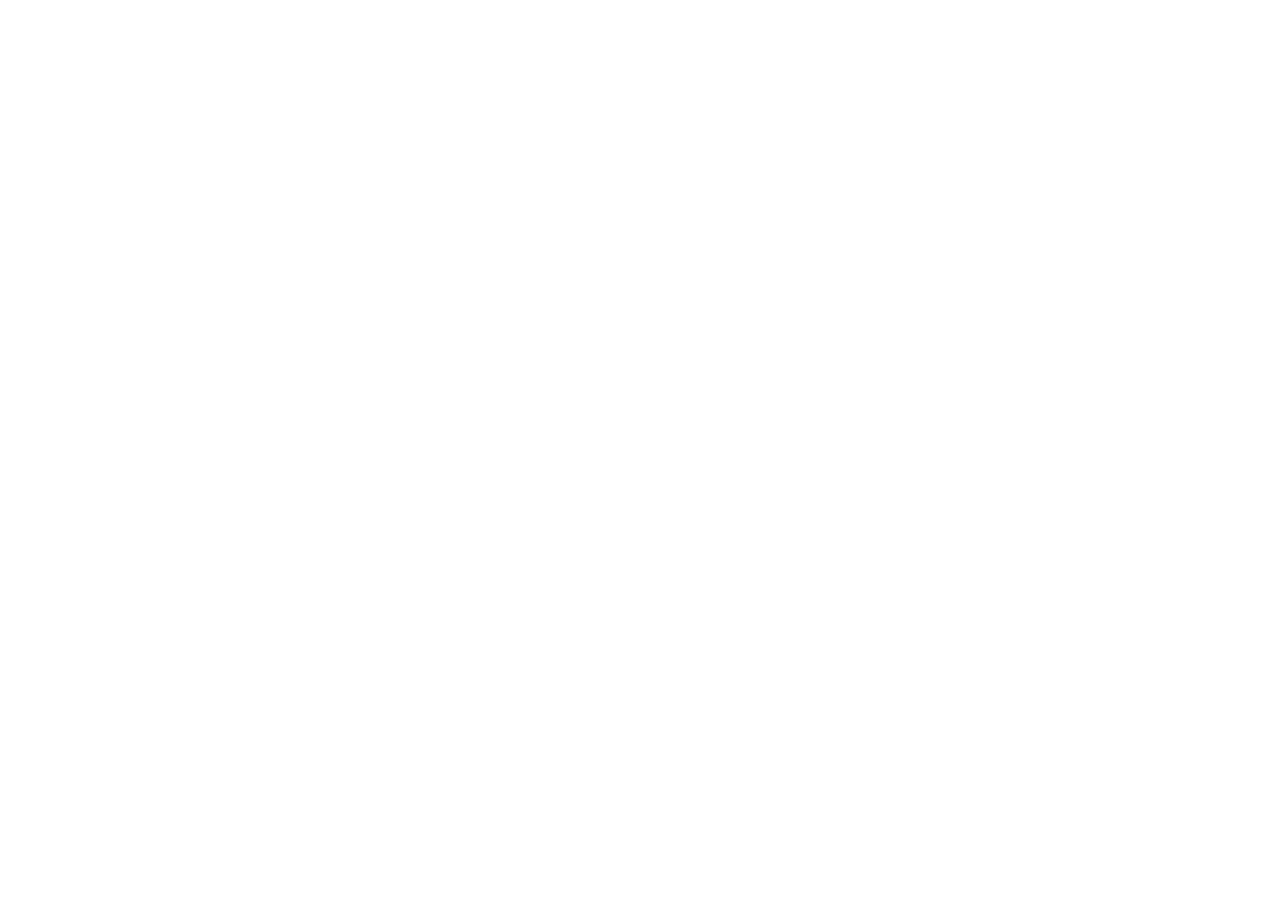
==== index.html @ 8f5b258c "第一次提交" ====
<!DOCTYPE html>
<html lang="en">

<head>
    <meta charset="UTF-8">
    <meta http-equiv="X-UA-Compatible" content="IE=edge">
    <meta name="viewport" content="width=device-width, initial-scale=1.0">
    <title>Document</title>
</head>

<body>

</body>

</html>
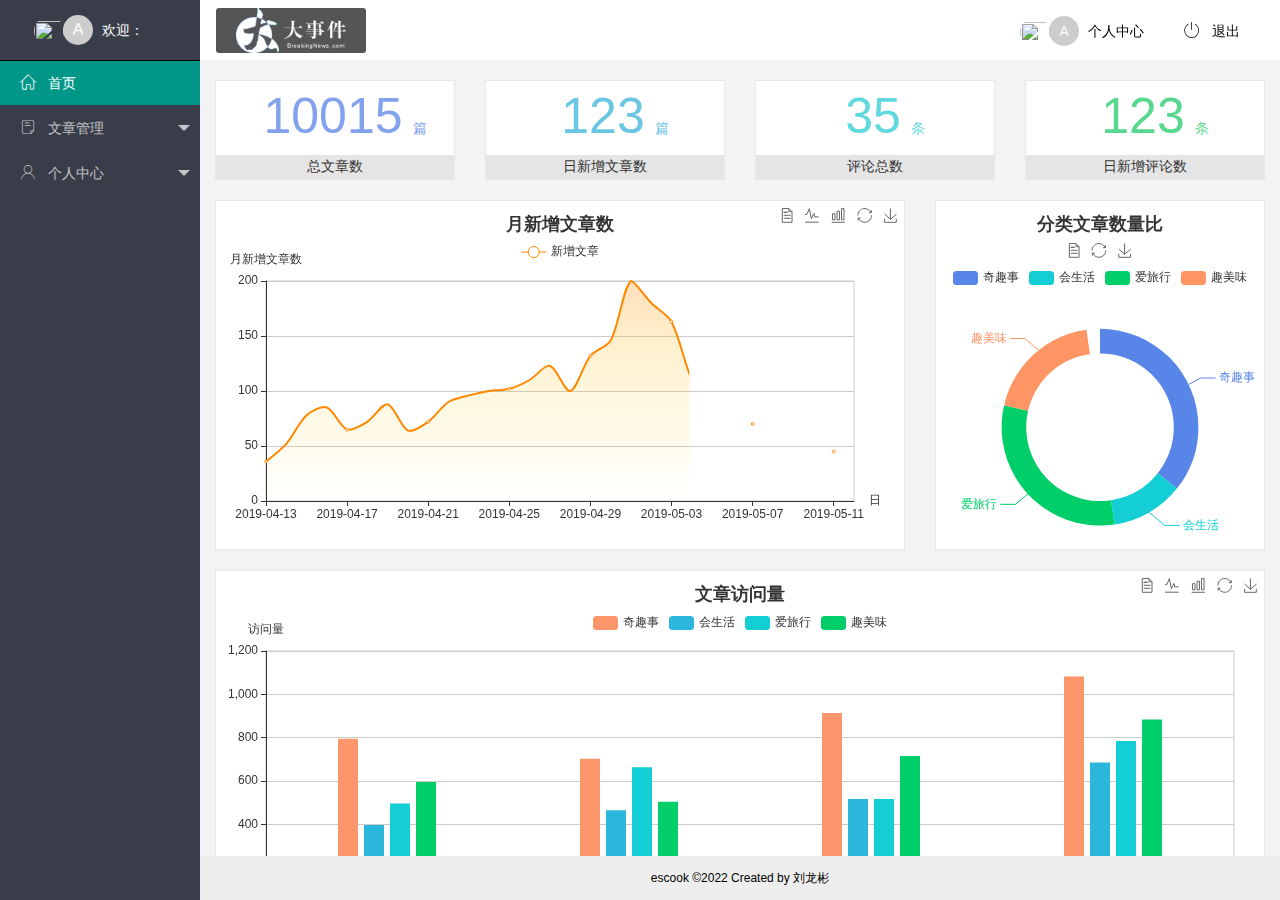
==== commit 16a878b6: "完成了主页功能的开发" ====
--- a/index.html
+++ b/index.html
@@ -5,11 +5,130 @@
     <meta charset="UTF-8">
     <meta http-equiv="X-UA-Compatible" content="IE=edge">
     <meta name="viewport" content="width=device-width, initial-scale=1.0">
-    <title>Document</title>
+    <title>大事件-后台主页</title>
+    <script src="./assets/lib/jquery.js"></script>
+    <script src="./assets/js/index.js"></script>
+    <link rel="stylesheet" href="./assets/css/index.css">
+    <link rel="stylesheet" href="./assets/lib/layui/css/layui.css">
+    <link rel="stylesheet" href="./assets/fonts/iconfont.css">
 </head>
 
 <body>
+    <div class="layui-layout layui-layout-admin">
+        <!-- 头部区域（可配合layui 已有的水平导航） -->
+        <div class="layui-header">
+            <div class="layui-logo layui-hide-xs ">
+                <div href="javascript:;" style="color: #fff;">
+                    <img src="//tva1.sinaimg.cn/crop.0.0.118.118.180/5db11ff4gw1e77d3nqrv8j203b03cweg.jpg"
+                        class="layui-nav-img">
+                    <span class="img">A</span>
+                    <span id="left_user">欢迎：</span>
+                </div>
+            </div>
+            <ul class="layui-nav layui-layout-left">
+                <!-- 移动端显示 -->
+                <li class="layui-nav-item layui-show-xs-inline-block layui-hide-sm" lay-header-event="menuLeft">
+                    <i class="layui-icon layui-icon-spread-left"></i>
+                </li>
+                <div class="logo"></div>
+                <!-- <li class="layui-nav-item layui-hide-xs"><a href="">nav 1</a></li>
+                <li class="layui-nav-item layui-hide-xs"><a href="">nav 2</a></li>
+                <li class="layui-nav-item layui-hide-xs"><a href="">nav 3</a></li> -->
+                <!-- <li class="layui-nav-item">
+                    <a href="javascript:;">nav groups</a>
+                    <dl class="layui-nav-child">
+                        <dd><a href="">menu 11</a></dd>
+                        <dd><a href="">menu 22</a></dd>
+                        <dd><a href="">menu 33</a></dd>
+                    </dl>
+                </li> -->
+            </ul>
+            <ul class="layui-nav layui-layout-right">
+                <li class="layui-nav-item layui-hide layui-show-md-inline-block">
+                    <a href="javascript:;" style="color: #000;">
+                        <img src="//tva1.sinaimg.cn/crop.0.0.118.118.180/5db11ff4gw1e77d3nqrv8j203b03cweg.jpg"
+                            class="layui-nav-img">
+                        <span class="img">A</span>
+                        个人中心
+                    </a>
+                    <dl class="layui-nav-child">
+                        <dd><a href="">基本资料</a></dd>
+                        <dd><a href="">更换头像</a></dd>
+                        <dd><a href="">重置密码</a></dd>
+                    </dl>
+                </li>
+                <li class="layui-nav-item" lay-header-event="menuRight" lay-unselect>
+                    <a href="javascript:;" style="color: #000;" id="btn_goout">
+                        <!-- <i class="layui-icon layui-icon-logout "></i> -->
+                        <i class="iconfont icon-tuichu"></i>
+                        退出
+                    </a>
+                </li>
+            </ul>
+        </div>
+        <!-- 左侧导航区域（可配合layui已有的垂直导航） -->
+        <div class="layui-side layui-bg-black">
+            <div class="layui-side-scroll">
+                <ul class="layui-nav layui-nav-tree" lay-shrink="all">
+                    <li class="layui-nav-item layui-this">
+                        <a href="./home/dashboard.html" target="fm">
+                            <i class="iconfont icon-home"></i>
+                            首页</a>
+                    </li>
+                    <li class="layui-nav-item">
+                        <a class="" href="javascript:;">
+                            <i class="iconfont icon-16 "></i>
+                            文章管理</a>
+                        <dl class="layui-nav-child">
+                            <dd><a href="javascript:;">
+                                    <i class="layui-icon layui-icon-app "></i>
+                                    文章分类</a>
+                            </dd>
+                            <dd><a href="javascript:;">
+                                    <i class="layui-icon layui-icon-app "></i>
+                                    文章列表</a>
+                            </dd>
+                            <dd><a href="javascript:;">
+                                    <i class="layui-icon layui-icon-app "></i>
+                                    发布文章</a>
+                            </dd>
+                        </dl>
+                    </li>
+                    <li class="layui-nav-item">
+                        <a href="javascript:;">
+                            <i class="iconfont icon-user"></i>
+                            个人中心</a>
+                        <dl class="layui-nav-child">
+                            <dd><a href="javascript:;">
+                                    <i class="layui-icon layui-icon-app "></i>
+                                    基本资料
+                                </a>
+                            </dd>
+                            <dd><a href="javascript:;">
+                                    <i class="layui-icon layui-icon-app "></i>
+                                    更换头像</a></dd>
+                            <dd><a href="javascript:;">
+                                    <i class="layui-icon layui-icon-app "></i>
+                                    重置密码</a></dd>
+                        </dl>
+                    </li>
+
+                </ul>
+            </div>
+        </div>
+        <!-- 内容主体区域 -->
+        <div class="layui-body">
+            <iframe name="fm" src="./home/dashboard.html" frameborder="0">
+            </iframe>
+        </div>
+        <!-- 底部固定区域 -->
+        <div class="layui-footer">
+            escook ©2022 Created by 刘龙彬
+        </div>
+    </div>
 
 </body>
+<script src="./assets/lib/layui/layui.all.js"></script>
+<script src="./assets/js/baseAPI.js"></script>
 
 </html>--- a/assets/css/index.css
+++ b/assets/css/index.css
@@ -0,0 +1,58 @@
+* {
+  margin: 0;
+  padding: 0;
+}
+
+.iconfont,
+.layui-icon {
+  margin-right: 8px !important;
+}
+.layui-icon {
+  margin-left: 20px !important;
+}
+.layui-footer {
+  text-align: center;
+  font-size: 12px;
+}
+iframe {
+  width: 100%;
+  height: 100%;
+}
+.layui-body {
+  overflow: hidden !important;
+}
+.layui-header {
+  background-color: #fff !important;
+}
+.layui-header .layui-logo {
+  background-color: rgb(57, 61, 73) !important;
+  border-bottom: 1px solid #000;
+}
+.layui-layout-left .logo {
+  width: 150px;
+  height: 45px;
+  margin: 8px 0;
+  background: url(../images/logo.png) no-repeat center;
+  background-color: rgb(85, 85, 85);
+  background-size: contain;
+  border-radius: 3px;
+  margin-left: -4px;
+}
+#left_user {
+  font-size: 14px;
+}
+.layui-logo img {
+  margin-left: -22px;
+}
+.layui-header .img {
+  display: inline-block;
+  text-align: center;
+  width: 30px;
+  height: 30px;
+  line-height: 30px;
+  background-color: #ccc;
+  border-radius: 50%;
+  color: #fff;
+  margin-right: 5px;
+  margin-left: -15px;
+}
--- a/assets/lib/layui/css/layui.css
+++ b/assets/lib/layui/css/layui.css
@@ -0,0 +1,2 @@
+/** layui-v2.5.5 MIT License By https://www.layui.com */
+ .layui-inline,img{display:inline-block;vertical-align:middle}h1,h2,h3,h4,h5,h6{font-weight:400}.layui-edge,.layui-header,.layui-inline,.layui-main{position:relative}.layui-body,.layui-edge,.layui-elip{overflow:hidden}.layui-btn,.layui-edge,.layui-inline,img{vertical-align:middle}.layui-btn,.layui-disabled,.layui-icon,.layui-unselect{-moz-user-select:none;-webkit-user-select:none;-ms-user-select:none}.layui-elip,.layui-form-checkbox span,.layui-form-pane .layui-form-label{text-overflow:ellipsis;white-space:nowrap}.layui-breadcrumb,.layui-tree-btnGroup{visibility:hidden}blockquote,body,button,dd,div,dl,dt,form,h1,h2,h3,h4,h5,h6,input,li,ol,p,pre,td,textarea,th,ul{margin:0;padding:0;-webkit-tap-highlight-color:rgba(0,0,0,0)}a:active,a:hover{outline:0}img{border:none}li{list-style:none}table{border-collapse:collapse;border-spacing:0}h4,h5,h6{font-size:100%}button,input,optgroup,option,select,textarea{font-family:inherit;font-size:inherit;font-style:inherit;font-weight:inherit;outline:0}pre{white-space:pre-wrap;white-space:-moz-pre-wrap;white-space:-pre-wrap;white-space:-o-pre-wrap;word-wrap:break-word}body{line-height:24px;font:14px Helvetica Neue,Helvetica,PingFang SC,Tahoma,Arial,sans-serif}hr{height:1px;margin:10px 0;border:0;clear:both}a{color:#333;text-decoration:none}a:hover{color:#777}a cite{font-style:normal;*cursor:pointer}.layui-border-box,.layui-border-box *{box-sizing:border-box}.layui-box,.layui-box *{box-sizing:content-box}.layui-clear{clear:both;*zoom:1}.layui-clear:after{content:'\20';clear:both;*zoom:1;display:block;height:0}.layui-inline{*display:inline;*zoom:1}.layui-edge{display:inline-block;width:0;height:0;border-width:6px;border-style:dashed;border-color:transparent}.layui-edge-top{top:-4px;border-bottom-color:#999;border-bottom-style:solid}.layui-edge-right{border-left-color:#999;border-left-style:solid}.layui-edge-bottom{top:2px;border-top-color:#999;border-top-style:solid}.layui-edge-left{border-right-color:#999;border-right-style:solid}.layui-disabled,.layui-disabled:hover{color:#d2d2d2!important;cursor:not-allowed!important}.layui-circle{border-radius:100%}.layui-show{display:block!important}.layui-hide{display:none!important}@font-face{font-family:layui-icon;src:url(../font/iconfont.eot?v=250);src:url(../font/iconfont.eot?v=250#iefix) format('embedded-opentype'),url(../font/iconfont.woff2?v=250) format('woff2'),url(../font/iconfont.woff?v=250) format('woff'),url(../font/iconfont.ttf?v=250) format('truetype'),url(../font/iconfont.svg?v=250#layui-icon) format('svg')}.layui-icon{font-family:layui-icon!important;font-size:16px;font-style:normal;-webkit-font-smoothing:antialiased;-moz-osx-font-smoothing:grayscale}.layui-icon-reply-fill:before{content:"\e611"}.layui-icon-set-fill:before{content:"\e614"}.layui-icon-menu-fill:before{content:"\e60f"}.layui-icon-search:before{content:"\e615"}.layui-icon-share:before{content:"\e641"}.layui-icon-set-sm:before{content:"\e620"}.layui-icon-engine:before{content:"\e628"}.layui-icon-close:before{content:"\1006"}.layui-icon-close-fill:before{content:"\1007"}.layui-icon-chart-screen:before{content:"\e629"}.layui-icon-star:before{content:"\e600"}.layui-icon-circle-dot:before{content:"\e617"}.layui-icon-chat:before{content:"\e606"}.layui-icon-release:before{content:"\e609"}.layui-icon-list:before{content:"\e60a"}.layui-icon-chart:before{content:"\e62c"}.layui-icon-ok-circle:before{content:"\1005"}.layui-icon-layim-theme:before{content:"\e61b"}.layui-icon-table:before{content:"\e62d"}.layui-icon-right:before{content:"\e602"}.layui-icon-left:before{content:"\e603"}.layui-icon-cart-simple:before{content:"\e698"}.layui-icon-face-cry:before{content:"\e69c"}.layui-icon-face-smile:before{content:"\e6af"}.layui-icon-survey:before{content:"\e6b2"}.layui-icon-tree:before{content:"\e62e"}.layui-icon-upload-circle:before{content:"\e62f"}.layui-icon-add-circle:before{content:"\e61f"}.layui-icon-download-circle:before{content:"\e601"}.layui-icon-templeate-1:before{content:"\e630"}.layui-icon-util:before{content:"\e631"}.layui-icon-face-surprised:before{content:"\e664"}.layui-icon-edit:before{content:"\e642"}.layui-icon-speaker:before{content:"\e645"}.layui-icon-down:before{content:"\e61a"}.layui-icon-file:before{content:"\e621"}.layui-icon-layouts:before{content:"\e632"}.layui-icon-rate-half:before{content:"\e6c9"}.layui-icon-add-circle-fine:before{content:"\e608"}.layui-icon-prev-circle:before{content:"\e633"}.layui-icon-read:before{content:"\e705"}.layui-icon-404:before{content:"\e61c"}.layui-icon-carousel:before{content:"\e634"}.layui-icon-help:before{content:"\e607"}.layui-icon-code-circle:before{content:"\e635"}.layui-icon-water:before{content:"\e636"}.layui-icon-username:before{content:"\e66f"}.layui-icon-find-fill:before{content:"\e670"}.layui-icon-about:before{content:"\e60b"}.layui-icon-location:before{content:"\e715"}.layui-icon-up:before{content:"\e619"}.layui-icon-pause:before{content:"\e651"}.layui-icon-date:before{content:"\e637"}.layui-icon-layim-uploadfile:before{content:"\e61d"}.layui-icon-delete:before{content:"\e640"}.layui-icon-play:before{content:"\e652"}.layui-icon-top:before{content:"\e604"}.layui-icon-friends:before{content:"\e612"}.layui-icon-refresh-3:before{content:"\e9aa"}.layui-icon-ok:before{content:"\e605"}.layui-icon-layer:before{content:"\e638"}.layui-icon-face-smile-fine:before{content:"\e60c"}.layui-icon-dollar:before{content:"\e659"}.layui-icon-group:before{content:"\e613"}.layui-icon-layim-download:before{content:"\e61e"}.layui-icon-picture-fine:before{content:"\e60d"}.layui-icon-link:before{content:"\e64c"}.layui-icon-diamond:before{content:"\e735"}.layui-icon-log:before{content:"\e60e"}.layui-icon-rate-solid:before{content:"\e67a"}.layui-icon-fonts-del:before{content:"\e64f"}.layui-icon-unlink:before{content:"\e64d"}.layui-icon-fonts-clear:before{content:"\e639"}.layui-icon-triangle-r:before{content:"\e623"}.layui-icon-circle:before{content:"\e63f"}.layui-icon-radio:before{content:"\e643"}.layui-icon-align-center:before{content:"\e647"}.layui-icon-align-right:before{content:"\e648"}.layui-icon-align-left:before{content:"\e649"}.layui-icon-loading-1:before{content:"\e63e"}.layui-icon-return:before{content:"\e65c"}.layui-icon-fonts-strong:before{content:"\e62b"}.layui-icon-upload:before{content:"\e67c"}.layui-icon-dialogue:before{content:"\e63a"}.layui-icon-video:before{content:"\e6ed"}.layui-icon-headset:before{content:"\e6fc"}.layui-icon-cellphone-fine:before{content:"\e63b"}.layui-icon-add-1:before{content:"\e654"}.layui-icon-face-smile-b:before{content:"\e650"}.layui-icon-fonts-html:before{content:"\e64b"}.layui-icon-form:before{content:"\e63c"}.layui-icon-cart:before{content:"\e657"}.layui-icon-camera-fill:before{content:"\e65d"}.layui-icon-tabs:before{content:"\e62a"}.layui-icon-fonts-code:before{content:"\e64e"}.layui-icon-fire:before{content:"\e756"}.layui-icon-set:before{content:"\e716"}.layui-icon-fonts-u:before{content:"\e646"}.layui-icon-triangle-d:before{content:"\e625"}.layui-icon-tips:before{content:"\e702"}.layui-icon-picture:before{content:"\e64a"}.layui-icon-more-vertical:before{content:"\e671"}.layui-icon-flag:before{content:"\e66c"}.layui-icon-loading:before{content:"\e63d"}.layui-icon-fonts-i:before{content:"\e644"}.layui-icon-refresh-1:before{content:"\e666"}.layui-icon-rmb:before{content:"\e65e"}.layui-icon-home:before{content:"\e68e"}.layui-icon-user:before{content:"\e770"}.layui-icon-notice:before{content:"\e667"}.layui-icon-login-weibo:before{content:"\e675"}.layui-icon-voice:before{content:"\e688"}.layui-icon-upload-drag:before{content:"\e681"}.layui-icon-login-qq:before{content:"\e676"}.layui-icon-snowflake:before{content:"\e6b1"}.layui-icon-file-b:before{content:"\e655"}.layui-icon-template:before{content:"\e663"}.layui-icon-auz:before{content:"\e672"}.layui-icon-console:before{content:"\e665"}.layui-icon-app:before{content:"\e653"}.layui-icon-prev:before{content:"\e65a"}.layui-icon-website:before{content:"\e7ae"}.layui-icon-next:before{content:"\e65b"}.layui-icon-component:before{content:"\e857"}.layui-icon-more:before{content:"\e65f"}.layui-icon-login-wechat:before{content:"\e677"}.layui-icon-shrink-right:before{content:"\e668"}.layui-icon-spread-left:before{content:"\e66b"}.layui-icon-camera:before{content:"\e660"}.layui-icon-note:before{content:"\e66e"}.layui-icon-refresh:before{content:"\e669"}.layui-icon-female:before{content:"\e661"}.layui-icon-male:before{content:"\e662"}.layui-icon-password:before{content:"\e673"}.layui-icon-senior:before{content:"\e674"}.layui-icon-theme:before{content:"\e66a"}.layui-icon-tread:before{content:"\e6c5"}.layui-icon-praise:before{content:"\e6c6"}.layui-icon-star-fill:before{content:"\e658"}.layui-icon-rate:before{content:"\e67b"}.layui-icon-template-1:before{content:"\e656"}.layui-icon-vercode:before{content:"\e679"}.layui-icon-cellphone:before{content:"\e678"}.layui-icon-screen-full:before{content:"\e622"}.layui-icon-screen-restore:before{content:"\e758"}.layui-icon-cols:before{content:"\e610"}.layui-icon-export:before{content:"\e67d"}.layui-icon-print:before{content:"\e66d"}.layui-icon-slider:before{content:"\e714"}.layui-icon-addition:before{content:"\e624"}.layui-icon-subtraction:before{content:"\e67e"}.layui-icon-service:before{content:"\e626"}.layui-icon-transfer:before{content:"\e691"}.layui-main{width:1140px;margin:0 auto}.layui-header{z-index:1000;height:60px}.layui-header a:hover{transition:all .5s;-webkit-transition:all .5s}.layui-side{position:fixed;left:0;top:0;bottom:0;z-index:999;width:200px;overflow-x:hidden}.layui-side-scroll{position:relative;width:220px;height:100%;overflow-x:hidden}.layui-body{position:absolute;left:200px;right:0;top:0;bottom:0;z-index:998;width:auto;overflow-y:auto;box-sizing:border-box}.layui-layout-body{overflow:hidden}.layui-layout-admin .layui-header{background-color:#23262E}.layui-layout-admin .layui-side{top:60px;width:200px;overflow-x:hidden}.layui-layout-admin .layui-body{position:fixed;top:60px;bottom:44px}.layui-layout-admin .layui-main{width:auto;margin:0 15px}.layui-layout-admin .layui-footer{position:fixed;left:200px;right:0;bottom:0;height:44px;line-height:44px;padding:0 15px;background-color:#eee}.layui-layout-admin .layui-logo{position:absolute;left:0;top:0;width:200px;height:100%;line-height:60px;text-align:center;color:#009688;font-size:16px}.layui-layout-admin .layui-header .layui-nav{background:0 0}.layui-layout-left{position:absolute!important;left:200px;top:0}.layui-layout-right{position:absolute!important;right:0;top:0}.layui-container{position:relative;margin:0 auto;padding:0 15px;box-sizing:border-box}.layui-fluid{position:relative;margin:0 auto;padding:0 15px}.layui-row:after,.layui-row:before{content:'';display:block;clear:both}.layui-col-lg1,.layui-col-lg10,.layui-col-lg11,.layui-col-lg12,.layui-col-lg2,.layui-col-lg3,.layui-col-lg4,.layui-col-lg5,.layui-col-lg6,.layui-col-lg7,.layui-col-lg8,.layui-col-lg9,.layui-col-md1,.layui-col-md10,.layui-col-md11,.layui-col-md12,.layui-col-md2,.layui-col-md3,.layui-col-md4,.layui-col-md5,.layui-col-md6,.layui-col-md7,.layui-col-md8,.layui-col-md9,.layui-col-sm1,.layui-col-sm10,.layui-col-sm11,.layui-col-sm12,.layui-col-sm2,.layui-col-sm3,.layui-col-sm4,.layui-col-sm5,.layui-col-sm6,.layui-col-sm7,.layui-col-sm8,.layui-col-sm9,.layui-col-xs1,.layui-col-xs10,.layui-col-xs11,.layui-col-xs12,.layui-col-xs2,.layui-col-xs3,.layui-col-xs4,.layui-col-xs5,.layui-col-xs6,.layui-col-xs7,.layui-col-xs8,.layui-col-xs9{position:relative;display:block;box-sizing:border-box}.layui-col-xs1,.layui-col-xs10,.layui-col-xs11,.layui-col-xs12,.layui-col-xs2,.layui-col-xs3,.layui-col-xs4,.layui-col-xs5,.layui-col-xs6,.layui-col-xs7,.layui-col-xs8,.layui-col-xs9{float:left}.layui-col-xs1{width:8.33333333%}.layui-col-xs2{width:16.66666667%}.layui-col-xs3{width:25%}.layui-col-xs4{width:33.33333333%}.layui-col-xs5{width:41.66666667%}.layui-col-xs6{width:50%}.layui-col-xs7{width:58.33333333%}.layui-col-xs8{width:66.66666667%}.layui-col-xs9{width:75%}.layui-col-xs10{width:83.33333333%}.layui-col-xs11{width:91.66666667%}.layui-col-xs12{width:100%}.layui-col-xs-offset1{margin-left:8.33333333%}.layui-col-xs-offset2{margin-left:16.66666667%}.layui-col-xs-offset3{margin-left:25%}.layui-col-xs-offset4{margin-left:33.33333333%}.layui-col-xs-offset5{margin-left:41.66666667%}.layui-col-xs-offset6{margin-left:50%}.layui-col-xs-offset7{margin-left:58.33333333%}.layui-col-xs-offset8{margin-left:66.66666667%}.layui-col-xs-offset9{margin-left:75%}.layui-col-xs-offset10{margin-left:83.33333333%}.layui-col-xs-offset11{margin-left:91.66666667%}.layui-col-xs-offset12{margin-left:100%}@media screen and (max-width:768px){.layui-hide-xs{display:none!important}.layui-show-xs-block{display:block!important}.layui-show-xs-inline{display:inline!important}.layui-show-xs-inline-block{display:inline-block!important}}@media screen and (min-width:768px){.layui-container{width:750px}.layui-hide-sm{display:none!important}.layui-show-sm-block{display:block!important}.layui-show-sm-inline{display:inline!important}.layui-show-sm-inline-block{display:inline-block!important}.layui-col-sm1,.layui-col-sm10,.layui-col-sm11,.layui-col-sm12,.layui-col-sm2,.layui-col-sm3,.layui-col-sm4,.layui-col-sm5,.layui-col-sm6,.layui-col-sm7,.layui-col-sm8,.layui-col-sm9{float:left}.layui-col-sm1{width:8.33333333%}.layui-col-sm2{width:16.66666667%}.layui-col-sm3{width:25%}.layui-col-sm4{width:33.33333333%}.layui-col-sm5{width:41.66666667%}.layui-col-sm6{width:50%}.layui-col-sm7{width:58.33333333%}.layui-col-sm8{width:66.66666667%}.layui-col-sm9{width:75%}.layui-col-sm10{width:83.33333333%}.layui-col-sm11{width:91.66666667%}.layui-col-sm12{width:100%}.layui-col-sm-offset1{margin-left:8.33333333%}.layui-col-sm-offset2{margin-left:16.66666667%}.layui-col-sm-offset3{margin-left:25%}.layui-col-sm-offset4{margin-left:33.33333333%}.layui-col-sm-offset5{margin-left:41.66666667%}.layui-col-sm-offset6{margin-left:50%}.layui-col-sm-offset7{margin-left:58.33333333%}.layui-col-sm-offset8{margin-left:66.66666667%}.layui-col-sm-offset9{margin-left:75%}.layui-col-sm-offset10{margin-left:83.33333333%}.layui-col-sm-offset11{margin-left:91.66666667%}.layui-col-sm-offset12{margin-left:100%}}@media screen and (min-width:992px){.layui-container{width:970px}.layui-hide-md{display:none!important}.layui-show-md-block{display:block!important}.layui-show-md-inline{display:inline!important}.layui-show-md-inline-block{display:inline-block!important}.layui-col-md1,.layui-col-md10,.layui-col-md11,.layui-col-md12,.layui-col-md2,.layui-col-md3,.layui-col-md4,.layui-col-md5,.layui-col-md6,.layui-col-md7,.layui-col-md8,.layui-col-md9{float:left}.layui-col-md1{width:8.33333333%}.layui-col-md2{width:16.66666667%}.layui-col-md3{width:25%}.layui-col-md4{width:33.33333333%}.layui-col-md5{width:41.66666667%}.layui-col-md6{width:50%}.layui-col-md7{width:58.33333333%}.layui-col-md8{width:66.66666667%}.layui-col-md9{width:75%}.layui-col-md10{width:83.33333333%}.layui-col-md11{width:91.66666667%}.layui-col-md12{width:100%}.layui-col-md-offset1{margin-left:8.33333333%}.layui-col-md-offset2{margin-left:16.66666667%}.layui-col-md-offset3{margin-left:25%}.layui-col-md-offset4{margin-left:33.33333333%}.layui-col-md-offset5{margin-left:41.66666667%}.layui-col-md-offset6{margin-left:50%}.layui-col-md-offset7{margin-left:58.33333333%}.layui-col-md-offset8{margin-left:66.66666667%}.layui-col-md-offset9{margin-left:75%}.layui-col-md-offset10{margin-left:83.33333333%}.layui-col-md-offset11{margin-left:91.66666667%}.layui-col-md-offset12{margin-left:100%}}@media screen and (min-width:1200px){.layui-container{width:1170px}.layui-hide-lg{display:none!important}.layui-show-lg-block{display:block!important}.layui-show-lg-inline{display:inline!important}.layui-show-lg-inline-block{display:inline-block!important}.layui-col-lg1,.layui-col-lg10,.layui-col-lg11,.layui-col-lg12,.layui-col-lg2,.layui-col-lg3,.layui-col-lg4,.layui-col-lg5,.layui-col-lg6,.layui-col-lg7,.layui-col-lg8,.layui-col-lg9{float:left}.layui-col-lg1{width:8.33333333%}.layui-col-lg2{width:16.66666667%}.layui-col-lg3{width:25%}.layui-col-lg4{width:33.33333333%}.layui-col-lg5{width:41.66666667%}.layui-col-lg6{width:50%}.layui-col-lg7{width:58.33333333%}.layui-col-lg8{width:66.66666667%}.layui-col-lg9{width:75%}.layui-col-lg10{width:83.33333333%}.layui-col-lg11{width:91.66666667%}.layui-col-lg12{width:100%}.layui-col-lg-offset1{margin-left:8.33333333%}.layui-col-lg-offset2{margin-left:16.66666667%}.layui-col-lg-offset3{margin-left:25%}.layui-col-lg-offset4{margin-left:33.33333333%}.layui-col-lg-offset5{margin-left:41.66666667%}.layui-col-lg-offset6{margin-left:50%}.layui-col-lg-offset7{margin-left:58.33333333%}.layui-col-lg-offset8{margin-left:66.66666667%}.layui-col-lg-offset9{margin-left:75%}.layui-col-lg-offset10{margin-left:83.33333333%}.layui-col-lg-offset11{margin-left:91.66666667%}.layui-col-lg-offset12{margin-left:100%}}.layui-col-space1{margin:-.5px}.layui-col-space1>*{padding:.5px}.layui-col-space3{margin:-1.5px}.layui-col-space3>*{padding:1.5px}.layui-col-space5{margin:-2.5px}.layui-col-space5>*{padding:2.5px}.layui-col-space8{margin:-3.5px}.layui-col-space8>*{padding:3.5px}.layui-col-space10{margin:-5px}.layui-col-space10>*{padding:5px}.layui-col-space12{margin:-6px}.layui-col-space12>*{padding:6px}.layui-col-space15{margin:-7.5px}.layui-col-space15>*{padding:7.5px}.layui-col-space18{margin:-9px}.layui-col-space18>*{padding:9px}.layui-col-space20{margin:-10px}.layui-col-space20>*{padding:10px}.layui-col-space22{margin:-11px}.layui-col-space22>*{padding:11px}.layui-col-space25{margin:-12.5px}.layui-col-space25>*{padding:12.5px}.layui-col-space30{margin:-15px}.layui-col-space30>*{padding:15px}.layui-btn,.layui-input,.layui-select,.layui-textarea,.layui-upload-button{outline:0;-webkit-appearance:none;transition:all .3s;-webkit-transition:all .3s;box-sizing:border-box}.layui-elem-quote{margin-bottom:10px;padding:15px;line-height:22px;border-left:5px solid #009688;border-radius:0 2px 2px 0;background-color:#f2f2f2}.layui-quote-nm{border-style:solid;border-width:1px 1px 1px 5px;background:0 0}.layui-elem-field{margin-bottom:10px;padding:0;border-width:1px;border-style:solid}.layui-elem-field legend{margin-left:20px;padding:0 10px;font-size:20px;font-weight:300}.layui-field-title{margin:10px 0 20px;border-width:1px 0 0}.layui-field-box{padding:10px 15px}.layui-field-title .layui-field-box{padding:10px 0}.layui-progress{position:relative;height:6px;border-radius:20px;background-color:#e2e2e2}.layui-progress-bar{position:absolute;left:0;top:0;width:0;max-width:100%;height:6px;border-radius:20px;text-align:right;background-color:#5FB878;transition:all .3s;-webkit-transition:all .3s}.layui-progress-big,.layui-progress-big .layui-progress-bar{height:18px;line-height:18px}.layui-progress-text{position:relative;top:-20px;line-height:18px;font-size:12px;color:#666}.layui-progress-big .layui-progress-text{position:static;padding:0 10px;color:#fff}.layui-collapse{border-width:1px;border-style:solid;border-radius:2px}.layui-colla-content,.layui-colla-item{border-top-width:1px;border-top-style:solid}.layui-colla-item:first-child{border-top:none}.layui-colla-title{position:relative;height:42px;line-height:42px;padding:0 15px 0 35px;color:#333;background-color:#f2f2f2;cursor:pointer;font-size:14px;overflow:hidden}.layui-colla-content{display:none;padding:10px 15px;line-height:22px;color:#666}.layui-colla-icon{position:absolute;left:15px;top:0;font-size:14px}.layui-card{margin-bottom:15px;border-radius:2px;background-color:#fff;box-shadow:0 1px 2px 0 rgba(0,0,0,.05)}.layui-card:last-child{margin-bottom:0}.layui-card-header{position:relative;height:42px;line-height:42px;padding:0 15px;border-bottom:1px solid #f6f6f6;color:#333;border-radius:2px 2px 0 0;font-size:14px}.layui-bg-black,.layui-bg-blue,.layui-bg-cyan,.layui-bg-green,.layui-bg-orange,.layui-bg-red{color:#fff!important}.layui-card-body{position:relative;padding:10px 15px;line-height:24px}.layui-card-body[pad15]{padding:15px}.layui-card-body[pad20]{padding:20px}.layui-card-body .layui-table{margin:5px 0}.layui-card .layui-tab{margin:0}.layui-panel-window{position:relative;padding:15px;border-radius:0;border-top:5px solid #E6E6E6;background-color:#fff}.layui-auxiliar-moving{position:fixed;left:0;right:0;top:0;bottom:0;width:100%;height:100%;background:0 0;z-index:9999999999}.layui-form-label,.layui-form-mid,.layui-form-select,.layui-input-block,.layui-input-inline,.layui-textarea{position:relative}.layui-bg-red{background-color:#FF5722!important}.layui-bg-orange{background-color:#FFB800!important}.layui-bg-green{background-color:#009688!important}.layui-bg-cyan{background-color:#2F4056!important}.layui-bg-blue{background-color:#1E9FFF!important}.layui-bg-black{background-color:#393D49!important}.layui-bg-gray{background-color:#eee!important;color:#666!important}.layui-badge-rim,.layui-colla-content,.layui-colla-item,.layui-collapse,.layui-elem-field,.layui-form-pane .layui-form-item[pane],.layui-form-pane .layui-form-label,.layui-input,.layui-layedit,.layui-layedit-tool,.layui-quote-nm,.layui-select,.layui-tab-bar,.layui-tab-card,.layui-tab-title,.layui-tab-title .layui-this:after,.layui-textarea{border-color:#e6e6e6}.layui-timeline-item:before,hr{background-color:#e6e6e6}.layui-text{line-height:22px;font-size:14px;color:#666}.layui-text h1,.layui-text h2,.layui-text h3{font-weight:500;color:#333}.layui-text h1{font-size:30px}.layui-text h2{font-size:24px}.layui-text h3{font-size:18px}.layui-text a:not(.layui-btn){color:#01AAED}.layui-text a:not(.layui-btn):hover{text-decoration:underline}.layui-text ul{padding:5px 0 5px 15px}.layui-text ul li{margin-top:5px;list-style-type:disc}.layui-text em,.layui-word-aux{color:#999!important;padding:0 5px!important}.layui-btn{display:inline-block;height:38px;line-height:38px;padding:0 18px;background-color:#009688;color:#fff;white-space:nowrap;text-align:center;font-size:14px;border:none;border-radius:2px;cursor:pointer}.layui-btn:hover{opacity:.8;filter:alpha(opacity=80);color:#fff}.layui-btn:active{opacity:1;filter:alpha(opacity=100)}.layui-btn+.layui-btn{margin-left:10px}.layui-btn-container{font-size:0}.layui-btn-container .layui-btn{margin-right:10px;margin-bottom:10px}.layui-btn-container .layui-btn+.layui-btn{margin-left:0}.layui-table .layui-btn-container .layui-btn{margin-bottom:9px}.layui-btn-radius{border-radius:100px}.layui-btn .layui-icon{margin-right:3px;font-size:18px;vertical-align:bottom;vertical-align:middle\9}.layui-btn-primary{border:1px solid #C9C9C9;background-color:#fff;color:#555}.layui-btn-primary:hover{border-color:#009688;color:#333}.layui-btn-normal{background-color:#1E9FFF}.layui-btn-warm{background-color:#FFB800}.layui-btn-danger{background-color:#FF5722}.layui-btn-checked{background-color:#5FB878}.layui-btn-disabled,.layui-btn-disabled:active,.layui-btn-disabled:hover{border:1px solid #e6e6e6;background-color:#FBFBFB;color:#C9C9C9;cursor:not-allowed;opacity:1}.layui-btn-lg{height:44px;line-height:44px;padding:0 25px;font-size:16px}.layui-btn-sm{height:30px;line-height:30px;padding:0 10px;font-size:12px}.layui-btn-sm i{font-size:16px!important}.layui-btn-xs{height:22px;line-height:22px;padding:0 5px;font-size:12px}.layui-btn-xs i{font-size:14px!important}.layui-btn-group{display:inline-block;vertical-align:middle;font-size:0}.layui-btn-group .layui-btn{margin-left:0!important;margin-right:0!important;border-left:1px solid rgba(255,255,255,.5);border-radius:0}.layui-btn-group .layui-btn-primary{border-left:none}.layui-btn-group .layui-btn-primary:hover{border-color:#C9C9C9;color:#009688}.layui-btn-group .layui-btn:first-child{border-left:none;border-radius:2px 0 0 2px}.layui-btn-group .layui-btn-primary:first-child{border-left:1px solid #c9c9c9}.layui-btn-group .layui-btn:last-child{border-radius:0 2px 2px 0}.layui-btn-group .layui-btn+.layui-btn{margin-left:0}.layui-btn-group+.layui-btn-group{margin-left:10px}.layui-btn-fluid{width:100%}.layui-input,.layui-select,.layui-textarea{height:38px;line-height:1.3;line-height:38px\9;border-width:1px;border-style:solid;background-color:#fff;border-radius:2px}.layui-input::-webkit-input-placeholder,.layui-select::-webkit-input-placeholder,.layui-textarea::-webkit-input-placeholder{line-height:1.3}.layui-input,.layui-textarea{display:block;width:100%;padding-left:10px}.layui-input:hover,.layui-textarea:hover{border-color:#D2D2D2!important}.layui-input:focus,.layui-textarea:focus{border-color:#C9C9C9!important}.layui-textarea{min-height:100px;height:auto;line-height:20px;padding:6px 10px;resize:vertical}.layui-select{padding:0 10px}.layui-form input[type=checkbox],.layui-form input[type=radio],.layui-form select{display:none}.layui-form [lay-ignore]{display:initial}.layui-form-item{margin-bottom:15px;clear:both;*zoom:1}.layui-form-item:after{content:'\20';clear:both;*zoom:1;display:block;height:0}.layui-form-label{float:left;display:block;padding:9px 15px;width:80px;font-weight:400;line-height:20px;text-align:right}.layui-form-label-col{display:block;float:none;padding:9px 0;line-height:20px;text-align:left}.layui-form-item .layui-inline{margin-bottom:5px;margin-right:10px}.layui-input-block{margin-left:110px;min-height:36px}.layui-input-inline{display:inline-block;vertical-align:middle}.layui-form-item .layui-input-inline{float:left;width:190px;margin-right:10px}.layui-form-text .layui-input-inline{width:auto}.layui-form-mid{float:left;display:block;padding:9px 0!important;line-height:20px;margin-right:10px}.layui-form-danger+.layui-form-select .layui-input,.layui-form-danger:focus{border-color:#FF5722!important}.layui-form-select .layui-input{padding-right:30px;cursor:pointer}.layui-form-select .layui-edge{position:absolute;right:10px;top:50%;margin-top:-3px;cursor:pointer;border-width:6px;border-top-color:#c2c2c2;border-top-style:solid;transition:all .3s;-webkit-transition:all .3s}.layui-form-select dl{display:none;position:absolute;left:0;top:42px;padding:5px 0;z-index:899;min-width:100%;border:1px solid #d2d2d2;max-height:300px;overflow-y:auto;background-color:#fff;border-radius:2px;box-shadow:0 2px 4px rgba(0,0,0,.12);box-sizing:border-box}.layui-form-select dl dd,.layui-form-select dl dt{padding:0 10px;line-height:36px;white-space:nowrap;overflow:hidden;text-overflow:ellipsis}.layui-form-select dl dt{font-size:12px;color:#999}.layui-form-select dl dd{cursor:pointer}.layui-form-select dl dd:hover{background-color:#f2f2f2;-webkit-transition:.5s all;transition:.5s all}.layui-form-select .layui-select-group dd{padding-left:20px}.layui-form-select dl dd.layui-select-tips{padding-left:10px!important;color:#999}.layui-form-select dl dd.layui-this{background-color:#5FB878;color:#fff}.layui-form-checkbox,.layui-form-select dl dd.layui-disabled{background-color:#fff}.layui-form-selected dl{display:block}.layui-form-checkbox,.layui-form-checkbox *,.layui-form-switch{display:inline-block;vertical-align:middle}.layui-form-selected .layui-edge{margin-top:-9px;-webkit-transform:rotate(180deg);transform:rotate(180deg);margin-top:-3px\9}:root .layui-form-selected .layui-edge{margin-top:-9px\0/IE9}.layui-form-selectup dl{top:auto;bottom:42px}.layui-select-none{margin:5px 0;text-align:center;color:#999}.layui-select-disabled .layui-disabled{border-color:#eee!important}.layui-select-disabled .layui-edge{border-top-color:#d2d2d2}.layui-form-checkbox{position:relative;height:30px;line-height:30px;margin-right:10px;padding-right:30px;cursor:pointer;font-size:0;-webkit-transition:.1s linear;transition:.1s linear;box-sizing:border-box}.layui-form-checkbox span{padding:0 10px;height:100%;font-size:14px;border-radius:2px 0 0 2px;background-color:#d2d2d2;color:#fff;overflow:hidden}.layui-form-checkbox:hover span{background-color:#c2c2c2}.layui-form-checkbox i{position:absolute;right:0;top:0;width:30px;height:28px;border:1px solid #d2d2d2;border-left:none;border-radius:0 2px 2px 0;color:#fff;font-size:20px;text-align:center}.layui-form-checkbox:hover i{border-color:#c2c2c2;color:#c2c2c2}.layui-form-checked,.layui-form-checked:hover{border-color:#5FB878}.layui-form-checked span,.layui-form-checked:hover span{background-color:#5FB878}.layui-form-checked i,.layui-form-checked:hover i{color:#5FB878}.layui-form-item .layui-form-checkbox{margin-top:4px}.layui-form-checkbox[lay-skin=primary]{height:auto!important;line-height:normal!important;min-width:18px;min-height:18px;border:none!important;margin-right:0;padding-left:28px;padding-right:0;background:0 0}.layui-form-checkbox[lay-skin=primary] span{padding-left:0;padding-right:15px;line-height:18px;background:0 0;color:#666}.layui-form-checkbox[lay-skin=primary] i{right:auto;left:0;width:16px;height:16px;line-height:16px;border:1px solid #d2d2d2;font-size:12px;border-radius:2px;background-color:#fff;-webkit-transition:.1s linear;transition:.1s linear}.layui-form-checkbox[lay-skin=primary]:hover i{border-color:#5FB878;color:#fff}.layui-form-checked[lay-skin=primary] i{border-color:#5FB878!important;background-color:#5FB878;color:#fff}.layui-checkbox-disbaled[lay-skin=primary] span{background:0 0!important;color:#c2c2c2}.layui-checkbox-disbaled[lay-skin=primary]:hover i{border-color:#d2d2d2}.layui-form-item .layui-form-checkbox[lay-skin=primary]{margin-top:10px}.layui-form-switch{position:relative;height:22px;line-height:22px;min-width:35px;padding:0 5px;margin-top:8px;border:1px solid #d2d2d2;border-radius:20px;cursor:pointer;background-color:#fff;-webkit-transition:.1s linear;transition:.1s linear}.layui-form-switch i{position:absolute;left:5px;top:3px;width:16px;height:16px;border-radius:20px;background-color:#d2d2d2;-webkit-transition:.1s linear;transition:.1s linear}.layui-form-switch em{position:relative;top:0;width:25px;margin-left:21px;padding:0!important;text-align:center!important;color:#999!important;font-style:normal!important;font-size:12px}.layui-form-onswitch{border-color:#5FB878;background-color:#5FB878}.layui-checkbox-disbaled,.layui-checkbox-disbaled i{border-color:#e2e2e2!important}.layui-form-onswitch i{left:100%;margin-left:-21px;background-color:#fff}.layui-form-onswitch em{margin-left:5px;margin-right:21px;color:#fff!important}.layui-checkbox-disbaled span{background-color:#e2e2e2!important}.layui-checkbox-disbaled:hover i{color:#fff!important}[lay-radio]{display:none}.layui-form-radio,.layui-form-radio *{display:inline-block;vertical-align:middle}.layui-form-radio{line-height:28px;margin:6px 10px 0 0;padding-right:10px;cursor:pointer;font-size:0}.layui-form-radio *{font-size:14px}.layui-form-radio>i{margin-right:8px;font-size:22px;color:#c2c2c2}.layui-form-radio>i:hover,.layui-form-radioed>i{color:#5FB878}.layui-radio-disbaled>i{color:#e2e2e2!important}.layui-form-pane .layui-form-label{width:110px;padding:8px 15px;height:38px;line-height:20px;border-width:1px;border-style:solid;border-radius:2px 0 0 2px;text-align:center;background-color:#FBFBFB;overflow:hidden;box-sizing:border-box}.layui-form-pane .layui-input-inline{margin-left:-1px}.layui-form-pane .layui-input-block{margin-left:110px;left:-1px}.layui-form-pane .layui-input{border-radius:0 2px 2px 0}.layui-form-pane .layui-form-text .layui-form-label{float:none;width:100%;border-radius:2px;box-sizing:border-box;text-align:left}.layui-form-pane .layui-form-text .layui-input-inline{display:block;margin:0;top:-1px;clear:both}.layui-form-pane .layui-form-text .layui-input-block{margin:0;left:0;top:-1px}.layui-form-pane .layui-form-text .layui-textarea{min-height:100px;border-radius:0 0 2px 2px}.layui-form-pane .layui-form-checkbox{margin:4px 0 4px 10px}.layui-form-pane .layui-form-radio,.layui-form-pane .layui-form-switch{margin-top:6px;margin-left:10px}.layui-form-pane .layui-form-item[pane]{position:relative;border-width:1px;border-style:solid}.layui-form-pane .layui-form-item[pane] .layui-form-label{position:absolute;left:0;top:0;height:100%;border-width:0 1px 0 0}.layui-form-pane .layui-form-item[pane] .layui-input-inline{margin-left:110px}@media screen and (max-width:450px){.layui-form-item .layui-form-label{text-overflow:ellipsis;overflow:hidden;white-space:nowrap}.layui-form-item .layui-inline{display:block;margin-right:0;margin-bottom:20px;clear:both}.layui-form-item .layui-inline:after{content:'\20';clear:both;display:block;height:0}.layui-form-item .layui-input-inline{display:block;float:none;left:-3px;width:auto;margin:0 0 10px 112px}.layui-form-item .layui-input-inline+.layui-form-mid{margin-left:110px;top:-5px;padding:0}.layui-form-item .layui-form-checkbox{margin-right:5px;margin-bottom:5px}}.layui-layedit{border-width:1px;border-style:solid;border-radius:2px}.layui-layedit-tool{padding:3px 5px;border-bottom-width:1px;border-bottom-style:solid;font-size:0}.layedit-tool-fixed{position:fixed;top:0;border-top:1px solid #e2e2e2}.layui-layedit-tool .layedit-tool-mid,.layui-layedit-tool .layui-icon{display:inline-block;vertical-align:middle;text-align:center;font-size:14px}.layui-layedit-tool .layui-icon{position:relative;width:32px;height:30px;line-height:30px;margin:3px 5px;color:#777;cursor:pointer;border-radius:2px}.layui-layedit-tool .layui-icon:hover{color:#393D49}.layui-layedit-tool .layui-icon:active{color:#000}.layui-layedit-tool .layedit-tool-active{background-color:#e2e2e2;color:#000}.layui-layedit-tool .layui-disabled,.layui-layedit-tool .layui-disabled:hover{color:#d2d2d2;cursor:not-allowed}.layui-layedit-tool .layedit-tool-mid{width:1px;height:18px;margin:0 10px;background-color:#d2d2d2}.layedit-tool-html{width:50px!important;font-size:30px!important}.layedit-tool-b,.layedit-tool-code,.layedit-tool-help{font-size:16px!important}.layedit-tool-d,.layedit-tool-face,.layedit-tool-image,.layedit-tool-unlink{font-size:18px!important}.layedit-tool-image input{position:absolute;font-size:0;left:0;top:0;width:100%;height:100%;opacity:.01;filter:Alpha(opacity=1);cursor:pointer}.layui-layedit-iframe iframe{display:block;width:100%}#LAY_layedit_code{overflow:hidden}.layui-laypage{display:inline-block;*display:inline;*zoom:1;vertical-align:middle;margin:10px 0;font-size:0}.layui-laypage>a:first-child,.layui-laypage>a:first-child em{border-radius:2px 0 0 2px}.layui-laypage>a:last-child,.layui-laypage>a:last-child em{border-radius:0 2px 2px 0}.layui-laypage>:first-child{margin-left:0!important}.layui-laypage>:last-child{margin-right:0!important}.layui-laypage a,.layui-laypage button,.layui-laypage input,.layui-laypage select,.layui-laypage span{border:1px solid #e2e2e2}.layui-laypage a,.layui-laypage span{display:inline-block;*display:inline;*zoom:1;vertical-align:middle;padding:0 15px;height:28px;line-height:28px;margin:0 -1px 5px 0;background-color:#fff;color:#333;font-size:12px}.layui-flow-more a *,.layui-laypage input,.layui-table-view select[lay-ignore]{display:inline-block}.layui-laypage a:hover{color:#009688}.layui-laypage em{font-style:normal}.layui-laypage .layui-laypage-spr{color:#999;font-weight:700}.layui-laypage a{text-decoration:none}.layui-laypage .layui-laypage-curr{position:relative}.layui-laypage .layui-laypage-curr em{position:relative;color:#fff}.layui-laypage .layui-laypage-curr .layui-laypage-em{position:absolute;left:-1px;top:-1px;padding:1px;width:100%;height:100%;background-color:#009688}.layui-laypage-em{border-radius:2px}.layui-laypage-next em,.layui-laypage-prev em{font-family:Sim sun;font-size:16px}.layui-laypage .layui-laypage-count,.layui-laypage .layui-laypage-limits,.layui-laypage .layui-laypage-refresh,.layui-laypage .layui-laypage-skip{margin-left:10px;margin-right:10px;padding:0;border:none}.layui-laypage .layui-laypage-limits,.layui-laypage .layui-laypage-refresh{vertical-align:top}.layui-laypage .layui-laypage-refresh i{font-size:18px;cursor:pointer}.layui-laypage select{height:22px;padding:3px;border-radius:2px;cursor:pointer}.layui-laypage .layui-laypage-skip{height:30px;line-height:30px;color:#999}.layui-laypage button,.layui-laypage input{height:30px;line-height:30px;border-radius:2px;vertical-align:top;background-color:#fff;box-sizing:border-box}.layui-laypage input{width:40px;margin:0 10px;padding:0 3px;text-align:center}.layui-laypage input:focus,.layui-laypage select:focus{border-color:#009688!important}.layui-laypage button{margin-left:10px;padding:0 10px;cursor:pointer}.layui-table,.layui-table-view{margin:10px 0}.layui-flow-more{margin:10px 0;text-align:center;color:#999;font-size:14px}.layui-flow-more a{height:32px;line-height:32px}.layui-flow-more a *{vertical-align:top}.layui-flow-more a cite{padding:0 20px;border-radius:3px;background-color:#eee;color:#333;font-style:normal}.layui-flow-more a cite:hover{opacity:.8}.layui-flow-more a i{font-size:30px;color:#737383}.layui-table{width:100%;background-color:#fff;color:#666}.layui-table tr{transition:all .3s;-webkit-transition:all .3s}.layui-table th{text-align:left;font-weight:400}.layui-table tbody tr:hover,.layui-table thead tr,.layui-table-click,.layui-table-header,.layui-table-hover,.layui-table-mend,.layui-table-patch,.layui-table-tool,.layui-table-total,.layui-table-total tr,.layui-table[lay-even] tr:nth-child(even){background-color:#f2f2f2}.layui-table td,.layui-table th,.layui-table-col-set,.layui-table-fixed-r,.layui-table-grid-down,.layui-table-header,.layui-table-page,.layui-table-tips-main,.layui-table-tool,.layui-table-total,.layui-table-view,.layui-table[lay-skin=line],.layui-table[lay-skin=row]{border-width:1px;border-style:solid;border-color:#e6e6e6}.layui-table td,.layui-table th{position:relative;padding:9px 15px;min-height:20px;line-height:20px;font-size:14px}.layui-table[lay-skin=line] td,.layui-table[lay-skin=line] th{border-width:0 0 1px}.layui-table[lay-skin=row] td,.layui-table[lay-skin=row] th{border-width:0 1px 0 0}.layui-table[lay-skin=nob] td,.layui-table[lay-skin=nob] th{border:none}.layui-table img{max-width:100px}.layui-table[lay-size=lg] td,.layui-table[lay-size=lg] th{padding:15px 30px}.layui-table-view .layui-table[lay-size=lg] .layui-table-cell{height:40px;line-height:40px}.layui-table[lay-size=sm] td,.layui-table[lay-size=sm] th{font-size:12px;padding:5px 10px}.layui-table-view .layui-table[lay-size=sm] .layui-table-cell{height:20px;line-height:20px}.layui-table[lay-data]{display:none}.layui-table-box{position:relative;overflow:hidden}.layui-table-view .layui-table{position:relative;width:auto;margin:0}.layui-table-view .layui-table[lay-skin=line]{border-width:0 1px 0 0}.layui-table-view .layui-table[lay-skin=row]{border-width:0 0 1px}.layui-table-view .layui-table td,.layui-table-view .layui-table th{padding:5px 0;border-top:none;border-left:none}.layui-table-view .layui-table th.layui-unselect .layui-table-cell span{cursor:pointer}.layui-table-view .layui-table td{cursor:default}.layui-table-view .layui-table td[data-edit=text]{cursor:text}.layui-table-view .layui-form-checkbox[lay-skin=primary] i{width:18px;height:18px}.layui-table-view .layui-form-radio{line-height:0;padding:0}.layui-table-view .layui-form-radio>i{margin:0;font-size:20px}.layui-table-init{position:absolute;left:0;top:0;width:100%;height:100%;text-align:center;z-index:110}.layui-table-init .layui-icon{position:absolute;left:50%;top:50%;margin:-15px 0 0 -15px;font-size:30px;color:#c2c2c2}.layui-table-header{border-width:0 0 1px;overflow:hidden}.layui-table-header .layui-table{margin-bottom:-1px}.layui-table-tool .layui-inline[lay-event]{position:relative;width:26px;height:26px;padding:5px;line-height:16px;margin-right:10px;text-align:center;color:#333;border:1px solid #ccc;cursor:pointer;-webkit-transition:.5s all;transition:.5s all}.layui-table-tool .layui-inline[lay-event]:hover{border:1px solid #999}.layui-table-tool-temp{padding-right:120px}.layui-table-tool-self{position:absolute;right:17px;top:10px}.layui-table-tool .layui-table-tool-self .layui-inline[lay-event]{margin:0 0 0 10px}.layui-table-tool-panel{position:absolute;top:29px;left:-1px;padding:5px 0;min-width:150px;min-height:40px;border:1px solid #d2d2d2;text-align:left;overflow-y:auto;background-color:#fff;box-shadow:0 2px 4px rgba(0,0,0,.12)}.layui-table-cell,.layui-table-tool-panel li{overflow:hidden;text-overflow:ellipsis;white-space:nowrap}.layui-table-tool-panel li{padding:0 10px;line-height:30px;-webkit-transition:.5s all;transition:.5s all}.layui-table-tool-panel li .layui-form-checkbox[lay-skin=primary]{width:100%;padding-left:28px}.layui-table-tool-panel li:hover{background-color:#f2f2f2}.layui-table-tool-panel li .layui-form-checkbox[lay-skin=primary] i{position:absolute;left:0;top:0}.layui-table-tool-panel li .layui-form-checkbox[lay-skin=primary] span{padding:0}.layui-table-tool .layui-table-tool-self .layui-table-tool-panel{left:auto;right:-1px}.layui-table-col-set{position:absolute;right:0;top:0;width:20px;height:100%;border-width:0 0 0 1px;background-color:#fff}.layui-table-sort{width:10px;height:20px;margin-left:5px;cursor:pointer!important}.layui-table-sort .layui-edge{position:absolute;left:5px;border-width:5px}.layui-table-sort .layui-table-sort-asc{top:3px;border-top:none;border-bottom-style:solid;border-bottom-color:#b2b2b2}.layui-table-sort .layui-table-sort-asc:hover{border-bottom-color:#666}.layui-table-sort .layui-table-sort-desc{bottom:5px;border-bottom:none;border-top-style:solid;border-top-color:#b2b2b2}.layui-table-sort .layui-table-sort-desc:hover{border-top-color:#666}.layui-table-sort[lay-sort=asc] .layui-table-sort-asc{border-bottom-color:#000}.layui-table-sort[lay-sort=desc] .layui-table-sort-desc{border-top-color:#000}.layui-table-cell{height:28px;line-height:28px;padding:0 15px;position:relative;box-sizing:border-box}.layui-table-cell .layui-form-checkbox[lay-skin=primary]{top:-1px;padding:0}.layui-table-cell .layui-table-link{color:#01AAED}.laytable-cell-checkbox,.laytable-cell-numbers,.laytable-cell-radio,.laytable-cell-space{padding:0;text-align:center}.layui-table-body{position:relative;overflow:auto;margin-right:-1px;margin-bottom:-1px}.layui-table-body .layui-none{line-height:26px;padding:15px;text-align:center;color:#999}.layui-table-fixed{position:absolute;left:0;top:0;z-index:101}.layui-table-fixed .layui-table-body{overflow:hidden}.layui-table-fixed-l{box-shadow:0 -1px 8px rgba(0,0,0,.08)}.layui-table-fixed-r{left:auto;right:-1px;border-width:0 0 0 1px;box-shadow:-1px 0 8px rgba(0,0,0,.08)}.layui-table-fixed-r .layui-table-header{position:relative;overflow:visible}.layui-table-mend{position:absolute;right:-49px;top:0;height:100%;width:50px}.layui-table-tool{position:relative;z-index:890;width:100%;min-height:50px;line-height:30px;padding:10px 15px;border-width:0 0 1px}.layui-table-tool .layui-btn-container{margin-bottom:-10px}.layui-table-page,.layui-table-total{border-width:1px 0 0;margin-bottom:-1px;overflow:hidden}.layui-table-page{position:relative;width:100%;padding:7px 7px 0;height:41px;font-size:12px;white-space:nowrap}.layui-table-page>div{height:26px}.layui-table-page .layui-laypage{margin:0}.layui-table-page .layui-laypage a,.layui-table-page .layui-laypage span{height:26px;line-height:26px;margin-bottom:10px;border:none;background:0 0}.layui-table-page .layui-laypage a,.layui-table-page .layui-laypage span.layui-laypage-curr{padding:0 12px}.layui-table-page .layui-laypage span{margin-left:0;padding:0}.layui-table-page .layui-laypage .layui-laypage-prev{margin-left:-7px!important}.layui-table-page .layui-laypage .layui-laypage-curr .layui-laypage-em{left:0;top:0;padding:0}.layui-table-page .layui-laypage button,.layui-table-page .layui-laypage input{height:26px;line-height:26px}.layui-table-page .layui-laypage input{width:40px}.layui-table-page .layui-laypage button{padding:0 10px}.layui-table-page select{height:18px}.layui-table-patch .layui-table-cell{padding:0;width:30px}.layui-table-edit{position:absolute;left:0;top:0;width:100%;height:100%;padding:0 14px 1px;border-radius:0;box-shadow:1px 1px 20px rgba(0,0,0,.15)}.layui-table-edit:focus{border-color:#5FB878!important}select.layui-table-edit{padding:0 0 0 10px;border-color:#C9C9C9}.layui-table-view .layui-form-checkbox,.layui-table-view .layui-form-radio,.layui-table-view .layui-form-switch{top:0;margin:0;box-sizing:content-box}.layui-table-view .layui-form-checkbox{top:-1px;height:26px;line-height:26px}.layui-table-view .layui-form-checkbox i{height:26px}.layui-table-grid .layui-table-cell{overflow:visible}.layui-table-grid-down{position:absolute;top:0;right:0;width:26px;height:100%;padding:5px 0;border-width:0 0 0 1px;text-align:center;background-color:#fff;color:#999;cursor:pointer}.layui-table-grid-down .layui-icon{position:absolute;top:50%;left:50%;margin:-8px 0 0 -8px}.layui-table-grid-down:hover{background-color:#fbfbfb}body .layui-table-tips .layui-layer-content{background:0 0;padding:0;box-shadow:0 1px 6px rgba(0,0,0,.12)}.layui-table-tips-main{margin:-44px 0 0 -1px;max-height:150px;padding:8px 15px;font-size:14px;overflow-y:scroll;background-color:#fff;color:#666}.layui-table-tips-c{position:absolute;right:-3px;top:-13px;width:20px;height:20px;padding:3px;cursor:pointer;background-color:#666;border-radius:50%;color:#fff}.layui-table-tips-c:hover{background-color:#777}.layui-table-tips-c:before{position:relative;right:-2px}.layui-upload-file{display:none!important;opacity:.01;filter:Alpha(opacity=1)}.layui-upload-drag,.layui-upload-form,.layui-upload-wrap{display:inline-block}.layui-upload-list{margin:10px 0}.layui-upload-choose{padding:0 10px;color:#999}.layui-upload-drag{position:relative;padding:30px;border:1px dashed #e2e2e2;background-color:#fff;text-align:center;cursor:pointer;color:#999}.layui-upload-drag .layui-icon{font-size:50px;color:#009688}.layui-upload-drag[lay-over]{border-color:#009688}.layui-upload-iframe{position:absolute;width:0;height:0;border:0;visibility:hidden}.layui-upload-wrap{position:relative;vertical-align:middle}.layui-upload-wrap .layui-upload-file{display:block!important;position:absolute;left:0;top:0;z-index:10;font-size:100px;width:100%;height:100%;opacity:.01;filter:Alpha(opacity=1);cursor:pointer}.layui-transfer-active,.layui-transfer-box{display:inline-block;vertical-align:middle}.layui-transfer-box,.layui-transfer-header,.layui-transfer-search{border-width:0;border-style:solid;border-color:#e6e6e6}.layui-transfer-box{position:relative;border-width:1px;width:200px;height:360px;border-radius:2px;background-color:#fff}.layui-transfer-box .layui-form-checkbox{width:100%;margin:0!important}.layui-transfer-header{height:38px;line-height:38px;padding:0 10px;border-bottom-width:1px}.layui-transfer-search{position:relative;padding:10px;border-bottom-width:1px}.layui-transfer-search .layui-input{height:32px;padding-left:30px;font-size:12px}.layui-transfer-search .layui-icon-search{position:absolute;left:20px;top:50%;margin-top:-8px;color:#666}.layui-transfer-active{margin:0 15px}.layui-transfer-active .layui-btn{display:block;margin:0;padding:0 15px;background-color:#5FB878;border-color:#5FB878;color:#fff}.layui-transfer-active .layui-btn-disabled{background-color:#FBFBFB;border-color:#e6e6e6;color:#C9C9C9}.layui-transfer-active .layui-btn:first-child{margin-bottom:15px}.layui-transfer-active .layui-btn .layui-icon{margin:0;font-size:14px!important}.layui-transfer-data{padding:5px 0;overflow:auto}.layui-transfer-data li{height:32px;line-height:32px;padding:0 10px}.layui-transfer-data li:hover{background-color:#f2f2f2;transition:.5s all}.layui-transfer-data .layui-none{padding:15px 10px;text-align:center;color:#999}.layui-nav{position:relative;padding:0 20px;background-color:#393D49;color:#fff;border-radius:2px;font-size:0;box-sizing:border-box}.layui-nav *{font-size:14px}.layui-nav .layui-nav-item{position:relative;display:inline-block;*display:inline;*zoom:1;vertical-align:middle;line-height:60px}.layui-nav .layui-nav-item a{display:block;padding:0 20px;color:#fff;color:rgba(255,255,255,.7);transition:all .3s;-webkit-transition:all .3s}.layui-nav .layui-this:after,.layui-nav-bar,.layui-nav-tree .layui-nav-itemed:after{position:absolute;left:0;top:0;width:0;height:5px;background-color:#5FB878;transition:all .2s;-webkit-transition:all .2s}.layui-nav-bar{z-index:1000}.layui-nav .layui-nav-item a:hover,.layui-nav .layui-this a{color:#fff}.layui-nav .layui-this:after{content:'';top:auto;bottom:0;width:100%}.layui-nav-img{width:30px;height:30px;margin-right:10px;border-radius:50%}.layui-nav .layui-nav-more{content:'';width:0;height:0;border-style:solid dashed dashed;border-color:#fff transparent transparent;overflow:hidden;cursor:pointer;transition:all .2s;-webkit-transition:all .2s;position:absolute;top:50%;right:3px;margin-top:-3px;border-width:6px;border-top-color:rgba(255,255,255,.7)}.layui-nav .layui-nav-mored,.layui-nav-itemed>a .layui-nav-more{margin-top:-9px;border-style:dashed dashed solid;border-color:transparent transparent #fff}.layui-nav-child{display:none;position:absolute;left:0;top:65px;min-width:100%;line-height:36px;padding:5px 0;box-shadow:0 2px 4px rgba(0,0,0,.12);border:1px solid #d2d2d2;background-color:#fff;z-index:100;border-radius:2px;white-space:nowrap}.layui-nav .layui-nav-child a{color:#333}.layui-nav .layui-nav-child a:hover{background-color:#f2f2f2;color:#000}.layui-nav-child dd{position:relative}.layui-nav .layui-nav-child dd.layui-this a,.layui-nav-child dd.layui-this{background-color:#5FB878;color:#fff}.layui-nav-child dd.layui-this:after{display:none}.layui-nav-tree{width:200px;padding:0}.layui-nav-tree .layui-nav-item{display:block;width:100%;line-height:45px}.layui-nav-tree .layui-nav-item a{position:relative;height:45px;line-height:45px;text-overflow:ellipsis;overflow:hidden;white-space:nowrap}.layui-nav-tree .layui-nav-item a:hover{background-color:#4E5465}.layui-nav-tree .layui-nav-bar{width:5px;height:0;background-color:#009688}.layui-nav-tree .layui-nav-child dd.layui-this,.layui-nav-tree .layui-nav-child dd.layui-this a,.layui-nav-tree .layui-this,.layui-nav-tree .layui-this>a,.layui-nav-tree .layui-this>a:hover{background-color:#009688;color:#fff}.layui-nav-tree .layui-this:after{display:none}.layui-nav-itemed>a,.layui-nav-tree .layui-nav-title a,.layui-nav-tree .layui-nav-title a:hover{color:#fff!important}.layui-nav-tree .layui-nav-child{position:relative;z-index:0;top:0;border:none;box-shadow:none}.layui-nav-tree .layui-nav-child a{height:40px;line-height:40px;color:#fff;color:rgba(255,255,255,.7)}.layui-nav-tree .layui-nav-child,.layui-nav-tree .layui-nav-child a:hover{background:0 0;color:#fff}.layui-nav-tree .layui-nav-more{right:10px}.layui-nav-itemed>.layui-nav-child{display:block;padding:0;background-color:rgba(0,0,0,.3)!important}.layui-nav-itemed>.layui-nav-child>.layui-this>.layui-nav-child{display:block}.layui-nav-side{position:fixed;top:0;bottom:0;left:0;overflow-x:hidden;z-index:999}.layui-bg-blue .layui-nav-bar,.layui-bg-blue .layui-nav-itemed:after,.layui-bg-blue .layui-this:after{background-color:#93D1FF}.layui-bg-blue .layui-nav-child dd.layui-this{background-color:#1E9FFF}.layui-bg-blue .layui-nav-itemed>a,.layui-nav-tree.layui-bg-blue .layui-nav-title a,.layui-nav-tree.layui-bg-blue .layui-nav-title a:hover{background-color:#007DDB!important}.layui-breadcrumb{font-size:0}.layui-breadcrumb>*{font-size:14px}.layui-breadcrumb a{color:#999!important}.layui-breadcrumb a:hover{color:#5FB878!important}.layui-breadcrumb a cite{color:#666;font-style:normal}.layui-breadcrumb span[lay-separator]{margin:0 10px;color:#999}.layui-tab{margin:10px 0;text-align:left!important}.layui-tab[overflow]>.layui-tab-title{overflow:hidden}.layui-tab-title{position:relative;left:0;height:40px;white-space:nowrap;font-size:0;border-bottom-width:1px;border-bottom-style:solid;transition:all .2s;-webkit-transition:all .2s}.layui-tab-title li{display:inline-block;*display:inline;*zoom:1;vertical-align:middle;font-size:14px;transition:all .2s;-webkit-transition:all .2s;position:relative;line-height:40px;min-width:65px;padding:0 15px;text-align:center;cursor:pointer}.layui-tab-title li a{display:block}.layui-tab-title .layui-this{color:#000}.layui-tab-title .layui-this:after{position:absolute;left:0;top:0;content:'';width:100%;height:41px;border-width:1px;border-style:solid;border-bottom-color:#fff;border-radius:2px 2px 0 0;box-sizing:border-box;pointer-events:none}.layui-tab-bar{position:absolute;right:0;top:0;z-index:10;width:30px;height:39px;line-height:39px;border-width:1px;border-style:solid;border-radius:2px;text-align:center;background-color:#fff;cursor:pointer}.layui-tab-bar .layui-icon{position:relative;display:inline-block;top:3px;transition:all .3s;-webkit-transition:all .3s}.layui-tab-item{display:none}.layui-tab-more{padding-right:30px;height:auto!important;white-space:normal!important}.layui-tab-more li.layui-this:after{border-bottom-color:#e2e2e2;border-radius:2px}.layui-tab-more .layui-tab-bar .layui-icon{top:-2px;top:3px\9;-webkit-transform:rotate(180deg);transform:rotate(180deg)}:root .layui-tab-more .layui-tab-bar .layui-icon{top:-2px\0/IE9}.layui-tab-content{padding:10px}.layui-tab-title li .layui-tab-close{position:relative;display:inline-block;width:18px;height:18px;line-height:20px;margin-left:8px;top:1px;text-align:center;font-size:14px;color:#c2c2c2;transition:all .2s;-webkit-transition:all .2s}.layui-tab-title li .layui-tab-close:hover{border-radius:2px;background-color:#FF5722;color:#fff}.layui-tab-brief>.layui-tab-title .layui-this{color:#009688}.layui-tab-brief>.layui-tab-more li.layui-this:after,.layui-tab-brief>.layui-tab-title .layui-this:after{border:none;border-radius:0;border-bottom:2px solid #5FB878}.layui-tab-brief[overflow]>.layui-tab-title .layui-this:after{top:-1px}.layui-tab-card{border-width:1px;border-style:solid;border-radius:2px;box-shadow:0 2px 5px 0 rgba(0,0,0,.1)}.layui-tab-card>.layui-tab-title{background-color:#f2f2f2}.layui-tab-card>.layui-tab-title li{margin-right:-1px;margin-left:-1px}.layui-tab-card>.layui-tab-title .layui-this{background-color:#fff}.layui-tab-card>.layui-tab-title .layui-this:after{border-top:none;border-width:1px;border-bottom-color:#fff}.layui-tab-card>.layui-tab-title .layui-tab-bar{height:40px;line-height:40px;border-radius:0;border-top:none;border-right:none}.layui-tab-card>.layui-tab-more .layui-this{background:0 0;color:#5FB878}.layui-tab-card>.layui-tab-more .layui-this:after{border:none}.layui-timeline{padding-left:5px}.layui-timeline-item{position:relative;padding-bottom:20px}.layui-timeline-axis{position:absolute;left:-5px;top:0;z-index:10;width:20px;height:20px;line-height:20px;background-color:#fff;color:#5FB878;border-radius:50%;text-align:center;cursor:pointer}.layui-timeline-axis:hover{color:#FF5722}.layui-timeline-item:before{content:'';position:absolute;left:5px;top:0;z-index:0;width:1px;height:100%}.layui-timeline-item:last-child:before{display:none}.layui-timeline-item:first-child:before{display:block}.layui-timeline-content{padding-left:25px}.layui-timeline-title{position:relative;margin-bottom:10px}.layui-badge,.layui-badge-dot,.layui-badge-rim{position:relative;display:inline-block;padding:0 6px;font-size:12px;text-align:center;background-color:#FF5722;color:#fff;border-radius:2px}.layui-badge{height:18px;line-height:18px}.layui-badge-dot{width:8px;height:8px;padding:0;border-radius:50%}.layui-badge-rim{height:18px;line-height:18px;border-width:1px;border-style:solid;background-color:#fff;color:#666}.layui-btn .layui-badge,.layui-btn .layui-badge-dot{margin-left:5px}.layui-nav .layui-badge,.layui-nav .layui-badge-dot{position:absolute;top:50%;margin:-8px 6px 0}.layui-tab-title .layui-badge,.layui-tab-title .layui-badge-dot{left:5px;top:-2px}.layui-carousel{position:relative;left:0;top:0;background-color:#f8f8f8}.layui-carousel>[carousel-item]{position:relative;width:100%;height:100%;overflow:hidden}.layui-carousel>[carousel-item]:before{position:absolute;content:'\e63d';left:50%;top:50%;width:100px;line-height:20px;margin:-10px 0 0 -50px;text-align:center;color:#c2c2c2;font-family:layui-icon!important;font-size:30px;font-style:normal;-webkit-font-smoothing:antialiased;-moz-osx-font-smoothing:grayscale}.layui-carousel>[carousel-item]>*{display:none;position:absolute;left:0;top:0;width:100%;height:100%;background-color:#f8f8f8;transition-duration:.3s;-webkit-transition-duration:.3s}.layui-carousel-updown>*{-webkit-transition:.3s ease-in-out up;transition:.3s ease-in-out up}.layui-carousel-arrow{display:none\9;opacity:0;position:absolute;left:10px;top:50%;margin-top:-18px;width:36px;height:36px;line-height:36px;text-align:center;font-size:20px;border:0;border-radius:50%;background-color:rgba(0,0,0,.2);color:#fff;-webkit-transition-duration:.3s;transition-duration:.3s;cursor:pointer}.layui-carousel-arrow[lay-type=add]{left:auto!important;right:10px}.layui-carousel:hover .layui-carousel-arrow[lay-type=add],.layui-carousel[lay-arrow=always] .layui-carousel-arrow[lay-type=add]{right:20px}.layui-carousel[lay-arrow=always] .layui-carousel-arrow{opacity:1;left:20px}.layui-carousel[lay-arrow=none] .layui-carousel-arrow{display:none}.layui-carousel-arrow:hover,.layui-carousel-ind ul:hover{background-color:rgba(0,0,0,.35)}.layui-carousel:hover .layui-carousel-arrow{display:block\9;opacity:1;left:20px}.layui-carousel-ind{position:relative;top:-35px;width:100%;line-height:0!important;text-align:center;font-size:0}.layui-carousel[lay-indicator=outside]{margin-bottom:30px}.layui-carousel[lay-indicator=outside] .layui-carousel-ind{top:10px}.layui-carousel[lay-indicator=outside] .layui-carousel-ind ul{background-color:rgba(0,0,0,.5)}.layui-carousel[lay-indicator=none] .layui-carousel-ind{display:none}.layui-carousel-ind ul{display:inline-block;padding:5px;background-color:rgba(0,0,0,.2);border-radius:10px;-webkit-transition-duration:.3s;transition-duration:.3s}.layui-carousel-ind li{display:inline-block;width:10px;height:10px;margin:0 3px;font-size:14px;background-color:#e2e2e2;background-color:rgba(255,255,255,.5);border-radius:50%;cursor:pointer;-webkit-transition-duration:.3s;transition-duration:.3s}.layui-carousel-ind li:hover{background-color:rgba(255,255,255,.7)}.layui-carousel-ind li.layui-this{background-color:#fff}.layui-carousel>[carousel-item]>.layui-carousel-next,.layui-carousel>[carousel-item]>.layui-carousel-prev,.layui-carousel>[carousel-item]>.layui-this{display:block}.layui-carousel>[carousel-item]>.layui-this{left:0}.layui-carousel>[carousel-item]>.layui-carousel-prev{left:-100%}.layui-carousel>[carousel-item]>.layui-carousel-next{left:100%}.layui-carousel>[carousel-item]>.layui-carousel-next.layui-carousel-left,.layui-carousel>[carousel-item]>.layui-carousel-prev.layui-carousel-right{left:0}.layui-carousel>[carousel-item]>.layui-this.layui-carousel-left{left:-100%}.layui-carousel>[carousel-item]>.layui-this.layui-carousel-right{left:100%}.layui-carousel[lay-anim=updown] .layui-carousel-arrow{left:50%!important;top:20px;margin:0 0 0 -18px}.layui-carousel[lay-anim=updown]>[carousel-item]>*,.layui-carousel[lay-anim=fade]>[carousel-item]>*{left:0!important}.layui-carousel[lay-anim=updown] .layui-carousel-arrow[lay-type=add]{top:auto!important;bottom:20px}.layui-carousel[lay-anim=updown] .layui-carousel-ind{position:absolute;top:50%;right:20px;width:auto;height:auto}.layui-carousel[lay-anim=updown] .layui-carousel-ind ul{padding:3px 5px}.layui-carousel[lay-anim=updown] .layui-carousel-ind li{display:block;margin:6px 0}.layui-carousel[lay-anim=updown]>[carousel-item]>.layui-this{top:0}.layui-carousel[lay-anim=updown]>[carousel-item]>.layui-carousel-prev{top:-100%}.layui-carousel[lay-anim=updown]>[carousel-item]>.layui-carousel-next{top:100%}.layui-carousel[lay-anim=updown]>[carousel-item]>.layui-carousel-next.layui-carousel-left,.layui-carousel[lay-anim=updown]>[carousel-item]>.layui-carousel-prev.layui-carousel-right{top:0}.layui-carousel[lay-anim=updown]>[carousel-item]>.layui-this.layui-carousel-left{top:-100%}.layui-carousel[lay-anim=updown]>[carousel-item]>.layui-this.layui-carousel-right{top:100%}.layui-carousel[lay-anim=fade]>[carousel-item]>.layui-carousel-next,.layui-carousel[lay-anim=fade]>[carousel-item]>.layui-carousel-prev{opacity:0}.layui-carousel[lay-anim=fade]>[carousel-item]>.layui-carousel-next.layui-carousel-left,.layui-carousel[lay-anim=fade]>[carousel-item]>.layui-carousel-prev.layui-carousel-right{opacity:1}.layui-carousel[lay-anim=fade]>[carousel-item]>.layui-this.layui-carousel-left,.layui-carousel[lay-anim=fade]>[carousel-item]>.layui-this.layui-carousel-right{opacity:0}.layui-fixbar{position:fixed;right:15px;bottom:15px;z-index:999999}.layui-fixbar li{width:50px;height:50px;line-height:50px;margin-bottom:1px;text-align:center;cursor:pointer;font-size:30px;background-color:#9F9F9F;color:#fff;border-radius:2px;opacity:.95}.layui-fixbar li:hover{opacity:.85}.layui-fixbar li:active{opacity:1}.layui-fixbar .layui-fixbar-top{display:none;font-size:40px}body .layui-util-face{border:none;background:0 0}body .layui-util-face .layui-layer-content{padding:0;background-color:#fff;color:#666;box-shadow:none}.layui-util-face .layui-layer-TipsG{display:none}.layui-util-face ul{position:relative;width:372px;padding:10px;border:1px solid #D9D9D9;background-color:#fff;box-shadow:0 0 20px rgba(0,0,0,.2)}.layui-util-face ul li{cursor:pointer;float:left;border:1px solid #e8e8e8;height:22px;width:26px;overflow:hidden;margin:-1px 0 0 -1px;padding:4px 2px;text-align:center}.layui-util-face ul li:hover{position:relative;z-index:2;border:1px solid #eb7350;background:#fff9ec}.layui-code{position:relative;margin:10px 0;padding:15px;line-height:20px;border:1px solid #ddd;border-left-width:6px;background-color:#F2F2F2;color:#333;font-family:Courier New;font-size:12px}.layui-rate,.layui-rate *{display:inline-block;vertical-align:middle}.layui-rate{padding:10px 5px 10px 0;font-size:0}.layui-rate li i.layui-icon{font-size:20px;color:#FFB800;margin-right:5px;transition:all .3s;-webkit-transition:all .3s}.layui-rate li i:hover{cursor:pointer;transform:scale(1.12);-webkit-transform:scale(1.12)}.layui-rate[readonly] li i:hover{cursor:default;transform:scale(1)}.layui-colorpicker{width:26px;height:26px;border:1px solid #e6e6e6;padding:5px;border-radius:2px;line-height:24px;display:inline-block;cursor:pointer;transition:all .3s;-webkit-transition:all .3s}.layui-colorpicker:hover{border-color:#d2d2d2}.layui-colorpicker.layui-colorpicker-lg{width:34px;height:34px;line-height:32px}.layui-colorpicker.layui-colorpicker-sm{width:24px;height:24px;line-height:22px}.layui-colorpicker.layui-colorpicker-xs{width:22px;height:22px;line-height:20px}.layui-colorpicker-trigger-bgcolor{display:block;background:url([data-uri]);border-radius:2px}.layui-colorpicker-trigger-span{display:block;height:100%;box-sizing:border-box;border:1px solid rgba(0,0,0,.15);border-radius:2px;text-align:center}.layui-colorpicker-trigger-i{display:inline-block;color:#FFF;font-size:12px}.layui-colorpicker-trigger-i.layui-icon-close{color:#999}.layui-colorpicker-main{position:absolute;z-index:66666666;width:280px;padding:7px;background:#FFF;border:1px solid #d2d2d2;border-radius:2px;box-shadow:0 2px 4px rgba(0,0,0,.12)}.layui-colorpicker-main-wrapper{height:180px;position:relative}.layui-colorpicker-basis{width:260px;height:100%;position:relative}.layui-colorpicker-basis-white{width:100%;height:100%;position:absolute;top:0;left:0;background:linear-gradient(90deg,#FFF,hsla(0,0%,100%,0))}.layui-colorpicker-basis-black{width:100%;height:100%;position:absolute;top:0;left:0;background:linear-gradient(0deg,#000,transparent)}.layui-colorpicker-basis-cursor{width:10px;height:10px;border:1px solid #FFF;border-radius:50%;position:absolute;top:-3px;right:-3px;cursor:pointer}.layui-colorpicker-side{position:absolute;top:0;right:0;width:12px;height:100%;background:linear-gradient(red,#FF0,#0F0,#0FF,#00F,#F0F,red)}.layui-colorpicker-side-slider{width:100%;height:5px;box-shadow:0 0 1px #888;box-sizing:border-box;background:#FFF;border-radius:1px;border:1px solid #f0f0f0;cursor:pointer;position:absolute;left:0}.layui-colorpicker-main-alpha{display:none;height:12px;margin-top:7px;background:url([data-uri])}.layui-colorpicker-alpha-bgcolor{height:100%;position:relative}.layui-colorpicker-alpha-slider{width:5px;height:100%;box-shadow:0 0 1px #888;box-sizing:border-box;background:#FFF;border-radius:1px;border:1px solid #f0f0f0;cursor:pointer;position:absolute;top:0}.layui-colorpicker-main-pre{padding-top:7px;font-size:0}.layui-colorpicker-pre{width:20px;height:20px;border-radius:2px;display:inline-block;margin-left:6px;margin-bottom:7px;cursor:pointer}.layui-colorpicker-pre:nth-child(11n+1){margin-left:0}.layui-colorpicker-pre-isalpha{background:url([data-uri])}.layui-colorpicker-pre.layui-this{box-shadow:0 0 3px 2px rgba(0,0,0,.15)}.layui-colorpicker-pre>div{height:100%;border-radius:2px}.layui-colorpicker-main-input{text-align:right;padding-top:7px}.layui-colorpicker-main-input .layui-btn-container .layui-btn{margin:0 0 0 10px}.layui-colorpicker-main-input div.layui-inline{float:left;margin-right:10px;font-size:14px}.layui-colorpicker-main-input input.layui-input{width:150px;height:30px;color:#666}.layui-slider{height:4px;background:#e2e2e2;border-radius:3px;position:relative;cursor:pointer}.layui-slider-bar{border-radius:3px;position:absolute;height:100%}.layui-slider-step{position:absolute;top:0;width:4px;height:4px;border-radius:50%;background:#FFF;-webkit-transform:translateX(-50%);transform:translateX(-50%)}.layui-slider-wrap{width:36px;height:36px;position:absolute;top:-16px;-webkit-transform:translateX(-50%);transform:translateX(-50%);z-index:10;text-align:center}.layui-slider-wrap-btn{width:12px;height:12px;border-radius:50%;background:#FFF;display:inline-block;vertical-align:middle;cursor:pointer;transition:.3s}.layui-slider-wrap:after{content:"";height:100%;display:inline-block;vertical-align:middle}.layui-slider-wrap-btn.layui-slider-hover,.layui-slider-wrap-btn:hover{transform:scale(1.2)}.layui-slider-wrap-btn.layui-disabled:hover{transform:scale(1)!important}.layui-slider-tips{position:absolute;top:-42px;z-index:66666666;white-space:nowrap;display:none;-webkit-transform:translateX(-50%);transform:translateX(-50%);color:#FFF;background:#000;border-radius:3px;height:25px;line-height:25px;padding:0 10px}.layui-slider-tips:after{content:'';position:absolute;bottom:-12px;left:50%;margin-left:-6px;width:0;height:0;border-width:6px;border-style:solid;border-color:#000 transparent transparent}.layui-slider-input{width:70px;height:32px;border:1px solid #e6e6e6;border-radius:3px;font-size:16px;line-height:32px;position:absolute;right:0;top:-15px}.layui-slider-input-btn{display:none;position:absolute;top:0;right:0;width:20px;height:100%;border-left:1px solid #d2d2d2}.layui-slider-input-btn i{cursor:pointer;position:absolute;right:0;bottom:0;width:20px;height:50%;font-size:12px;line-height:16px;text-align:center;color:#999}.layui-slider-input-btn i:first-child{top:0;border-bottom:1px solid #d2d2d2}.layui-slider-input-txt{height:100%;font-size:14px}.layui-slider-input-txt input{height:100%;border:none}.layui-slider-input-btn i:hover{color:#009688}.layui-slider-vertical{width:4px;margin-left:34px}.layui-slider-vertical .layui-slider-bar{width:4px}.layui-slider-vertical .layui-slider-step{top:auto;left:0;-webkit-transform:translateY(50%);transform:translateY(50%)}.layui-slider-vertical .layui-slider-wrap{top:auto;left:-16px;-webkit-transform:translateY(50%);transform:translateY(50%)}.layui-slider-vertical .layui-slider-tips{top:auto;left:2px}@media \0screen{.layui-slider-wrap-btn{margin-left:-20px}.layui-slider-vertical .layui-slider-wrap-btn{margin-left:0;margin-bottom:-20px}.layui-slider-vertical .layui-slider-tips{margin-left:-8px}.layui-slider>span{margin-left:8px}}.layui-tree{line-height:22px}.layui-tree .layui-form-checkbox{margin:0!important}.layui-tree-set{width:100%;position:relative}.layui-tree-pack{display:none;padding-left:20px;position:relative}.layui-tree-iconClick,.layui-tree-main{display:inline-block;vertical-align:middle}.layui-tree-line .layui-tree-pack{padding-left:27px}.layui-tree-line .layui-tree-set .layui-tree-set:after{content:'';position:absolute;top:14px;left:-9px;width:17px;height:0;border-top:1px dotted #c0c4cc}.layui-tree-entry{position:relative;padding:3px 0;height:20px;white-space:nowrap}.layui-tree-entry:hover{background-color:#eee}.layui-tree-line .layui-tree-entry:hover{background-color:rgba(0,0,0,0)}.layui-tree-line .layui-tree-entry:hover .layui-tree-txt{color:#999;text-decoration:underline;transition:.3s}.layui-tree-main{cursor:pointer;padding-right:10px}.layui-tree-line .layui-tree-set:before{content:'';position:absolute;top:0;left:-9px;width:0;height:100%;border-left:1px dotted #c0c4cc}.layui-tree-line .layui-tree-set.layui-tree-setLineShort:before{height:13px}.layui-tree-line .layui-tree-set.layui-tree-setHide:before{height:0}.layui-tree-iconClick{position:relative;height:20px;line-height:20px;margin:0 10px;color:#c0c4cc}.layui-tree-icon{height:12px;line-height:12px;width:12px;text-align:center;border:1px solid #c0c4cc}.layui-tree-iconClick .layui-icon{font-size:18px}.layui-tree-icon .layui-icon{font-size:12px;color:#666}.layui-tree-iconArrow{padding:0 5px}.layui-tree-iconArrow:after{content:'';position:absolute;left:4px;top:3px;z-index:100;width:0;height:0;border-width:5px;border-style:solid;border-color:transparent transparent transparent #c0c4cc;transition:.5s}.layui-tree-btnGroup,.layui-tree-editInput{position:relative;vertical-align:middle;display:inline-block}.layui-tree-spread>.layui-tree-entry>.layui-tree-iconClick>.layui-tree-iconArrow:after{transform:rotate(90deg) translate(3px,4px)}.layui-tree-txt{display:inline-block;vertical-align:middle;color:#555}.layui-tree-search{margin-bottom:15px;color:#666}.layui-tree-btnGroup .layui-icon{display:inline-block;vertical-align:middle;padding:0 2px;cursor:pointer}.layui-tree-btnGroup .layui-icon:hover{color:#999;transition:.3s}.layui-tree-entry:hover .layui-tree-btnGroup{visibility:visible}.layui-tree-editInput{height:20px;line-height:20px;padding:0 3px;border:none;background-color:rgba(0,0,0,.05)}.layui-tree-emptyText{text-align:center;color:#999}.layui-anim{-webkit-animation-duration:.3s;animation-duration:.3s;-webkit-animation-fill-mode:both;animation-fill-mode:both}.layui-anim.layui-icon{display:inline-block}.layui-anim-loop{-webkit-animation-iteration-count:infinite;animation-iteration-count:infinite}.layui-trans,.layui-trans a{transition:all .3s;-webkit-transition:all .3s}@-webkit-keyframes layui-rotate{from{-webkit-transform:rotate(0)}to{-webkit-transform:rotate(360deg)}}@keyframes layui-rotate{from{transform:rotate(0)}to{transform:rotate(360deg)}}.layui-anim-rotate{-webkit-animation-name:layui-rotate;animation-name:layui-rotate;-webkit-animation-duration:1s;animation-duration:1s;-webkit-animation-timing-function:linear;animation-timing-function:linear}@-webkit-keyframes layui-up{from{-webkit-transform:translate3d(0,100%,0);opacity:.3}to{-webkit-transform:translate3d(0,0,0);opacity:1}}@keyframes layui-up{from{transform:translate3d(0,100%,0);opacity:.3}to{transform:translate3d(0,0,0);opacity:1}}.layui-anim-up{-webkit-animation-name:layui-up;animation-name:layui-up}@-webkit-keyframes layui-upbit{from{-webkit-transform:translate3d(0,30px,0);opacity:.3}to{-webkit-transform:translate3d(0,0,0);opacity:1}}@keyframes layui-upbit{from{transform:translate3d(0,30px,0);opacity:.3}to{transform:translate3d(0,0,0);opacity:1}}.layui-anim-upbit{-webkit-animation-name:layui-upbit;animation-name:layui-upbit}@-webkit-keyframes layui-scale{0%{opacity:.3;-webkit-transform:scale(.5)}100%{opacity:1;-webkit-transform:scale(1)}}@keyframes layui-scale{0%{opacity:.3;-ms-transform:scale(.5);transform:scale(.5)}100%{opacity:1;-ms-transform:scale(1);transform:scale(1)}}.layui-anim-scale{-webkit-animation-name:layui-scale;animation-name:layui-scale}@-webkit-keyframes layui-scale-spring{0%{opacity:.5;-webkit-transform:scale(.5)}80%{opacity:.8;-webkit-transform:scale(1.1)}100%{opacity:1;-webkit-transform:scale(1)}}@keyframes layui-scale-spring{0%{opacity:.5;transform:scale(.5)}80%{opacity:.8;transform:scale(1.1)}100%{opacity:1;transform:scale(1)}}.layui-anim-scaleSpring{-webkit-animation-name:layui-scale-spring;animation-name:layui-scale-spring}@-webkit-keyframes layui-fadein{0%{opacity:0}100%{opacity:1}}@keyframes layui-fadein{0%{opacity:0}100%{opacity:1}}.layui-anim-fadein{-webkit-animation-name:layui-fadein;animation-name:layui-fadein}@-webkit-keyframes layui-fadeout{0%{opacity:1}100%{opacity:0}}@keyframes layui-fadeout{0%{opacity:1}100%{opacity:0}}.layui-anim-fadeout{-webkit-animation-name:layui-fadeout;animation-name:layui-fadeout}--- a/assets/fonts/iconfont.css
+++ b/assets/fonts/iconfont.css
@@ -0,0 +1,37 @@
+@font-face {font-family: "iconfont";
+  src: url('iconfont.eot?t=1576139966484'); /* IE9 */
+  src: url('iconfont.eot?t=1576139966484#iefix') format('embedded-opentype'), /* IE6-IE8 */
+  url('[data-uri]') format('woff2'),
+  url('iconfont.woff?t=1576139966484') format('woff'),
+  url('iconfont.ttf?t=1576139966484') format('truetype'), /* chrome, firefox, opera, Safari, Android, iOS 4.2+ */
+  url('iconfont.svg?t=1576139966484#iconfont') format('svg'); /* iOS 4.1- */
+}
+
+.iconfont {
+  font-family: "iconfont" !important;
+  font-size: 16px;
+  font-style: normal;
+  -webkit-font-smoothing: antialiased;
+  -moz-osx-font-smoothing: grayscale;
+}
+
+.icon-home:before {
+  content: "\e6a9";
+}
+
+.icon-user:before {
+  content: "\e614";
+}
+
+.icon-pinglun:before {
+  content: "\e616";
+}
+
+.icon-tuichu:before {
+  content: "\e865";
+}
+
+.icon-16:before {
+  content: "\e615";
+}
+
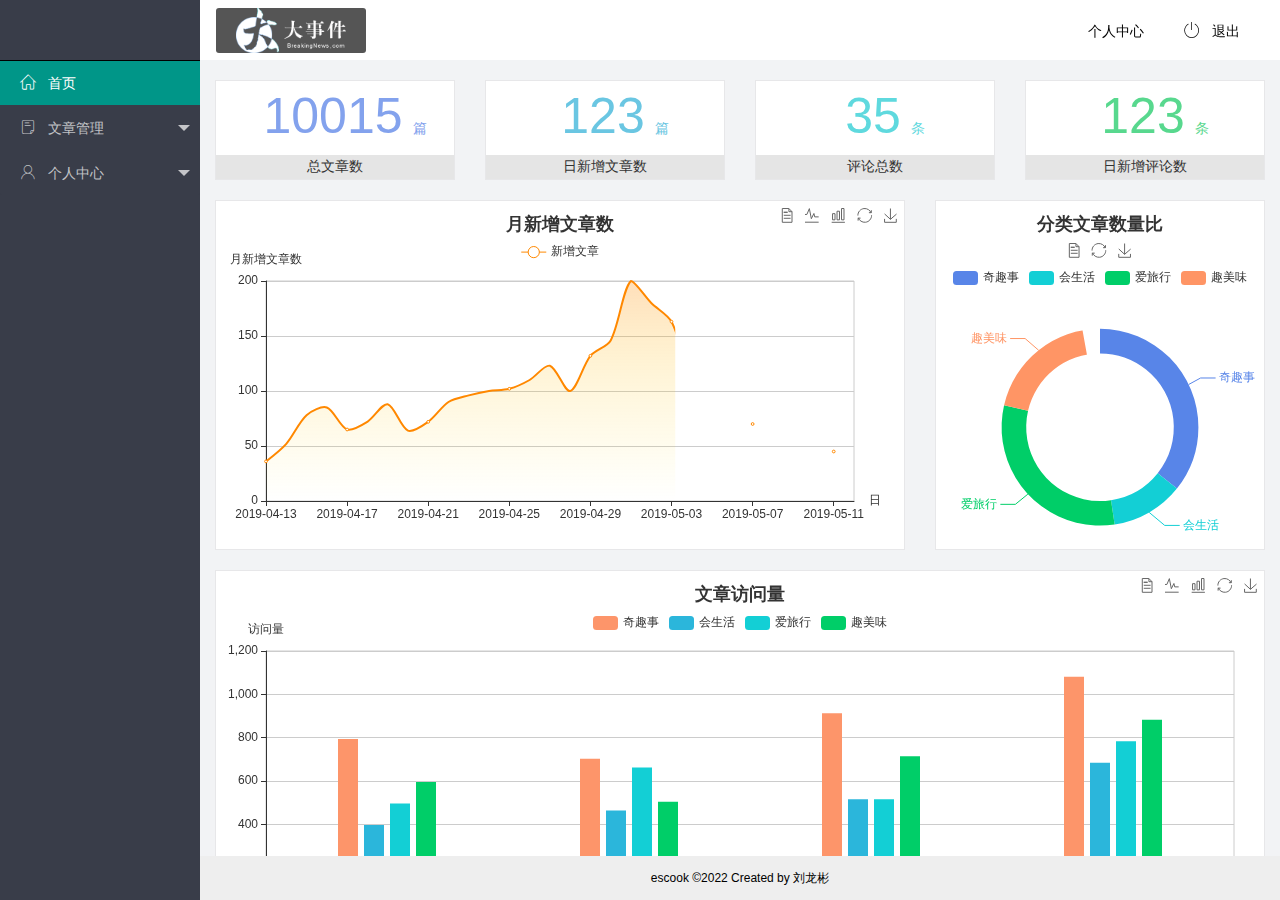
==== commit 5d9ea328: "完成个人中心功能的开发" ====
--- a/index.html
+++ b/index.html
@@ -7,7 +7,6 @@
     <meta name="viewport" content="width=device-width, initial-scale=1.0">
     <title>大事件-后台主页</title>
     <script src="./assets/lib/jquery.js"></script>
-    <script src="./assets/js/index.js"></script>
     <link rel="stylesheet" href="./assets/css/index.css">
     <link rel="stylesheet" href="./assets/lib/layui/css/layui.css">
     <link rel="stylesheet" href="./assets/fonts/iconfont.css">
@@ -20,9 +19,9 @@
             <div class="layui-logo layui-hide-xs ">
                 <div href="javascript:;" style="color: #fff;">
                     <img src="//tva1.sinaimg.cn/crop.0.0.118.118.180/5db11ff4gw1e77d3nqrv8j203b03cweg.jpg"
-                        class="layui-nav-img">
-                    <span class="img">A</span>
-                    <span id="left_user">欢迎：</span>
+                        class="layui-nav-img" style="display: none;">
+                    <span class="img" style="display: none;">A</span>
+                    <span id="left_user"></span>
                 </div>
             </div>
             <ul class="layui-nav layui-layout-left">
@@ -47,14 +46,14 @@
                 <li class="layui-nav-item layui-hide layui-show-md-inline-block">
                     <a href="javascript:;" style="color: #000;">
                         <img src="//tva1.sinaimg.cn/crop.0.0.118.118.180/5db11ff4gw1e77d3nqrv8j203b03cweg.jpg"
-                            class="layui-nav-img">
-                        <span class="img">A</span>
+                            class="layui-nav-img" style="display: none;">
+                        <span class="img" style="display: none;">A</span>
                         个人中心
                     </a>
                     <dl class="layui-nav-child">
-                        <dd><a href="">基本资料</a></dd>
-                        <dd><a href="">更换头像</a></dd>
-                        <dd><a href="">重置密码</a></dd>
+                        <dd><a href="./user/user.html" target="fm">基本资料</a></dd>
+                        <dd><a href="./user/changeimg.html" target="fm">更换头像</a></dd>
+                        <dd><a href="./user/password.html" target="fm">重置密码</a></dd>
                     </dl>
                 </li>
                 <li class="layui-nav-item" lay-header-event="menuRight" lay-unselect>
@@ -73,8 +72,10 @@
                     <li class="layui-nav-item layui-this">
                         <a href="./home/dashboard.html" target="fm">
                             <i class="iconfont icon-home"></i>
-                            首页</a>
+                            首页
+                        </a>
                     </li>
+                    <!-- 文章管理 -->
                     <li class="layui-nav-item">
                         <a class="" href="javascript:;">
                             <i class="iconfont icon-16 "></i>
@@ -94,22 +95,26 @@
                             </dd>
                         </dl>
                     </li>
+                    <!-- 个人中心 -->
                     <li class="layui-nav-item">
                         <a href="javascript:;">
                             <i class="iconfont icon-user"></i>
-                            个人中心</a>
+                            个人中心
+                        </a>
                         <dl class="layui-nav-child">
-                            <dd><a href="javascript:;">
+                            <dd><a href="./user/user.html" target="fm">
                                     <i class="layui-icon layui-icon-app "></i>
                                     基本资料
                                 </a>
                             </dd>
-                            <dd><a href="javascript:;">
+                            <dd><a href="./user/changeimg.html" target="fm">
                                     <i class="layui-icon layui-icon-app "></i>
-                                    更换头像</a></dd>
-                            <dd><a href="javascript:;">
+                                    更换头像</a>
+                            </dd>
+                            <dd><a href="./user/password.html" target="fm">
                                     <i class="layui-icon layui-icon-app "></i>
-                                    重置密码</a></dd>
+                                    重置密码</a>
+                            </dd>
                         </dl>
                     </li>
 
@@ -126,7 +131,7 @@
             escook ©2022 Created by 刘龙彬
         </div>
     </div>
-
+    <script src="./assets/js/index.js"></script>
 </body>
 <script src="./assets/lib/layui/layui.all.js"></script>
 <script src="./assets/js/baseAPI.js"></script>
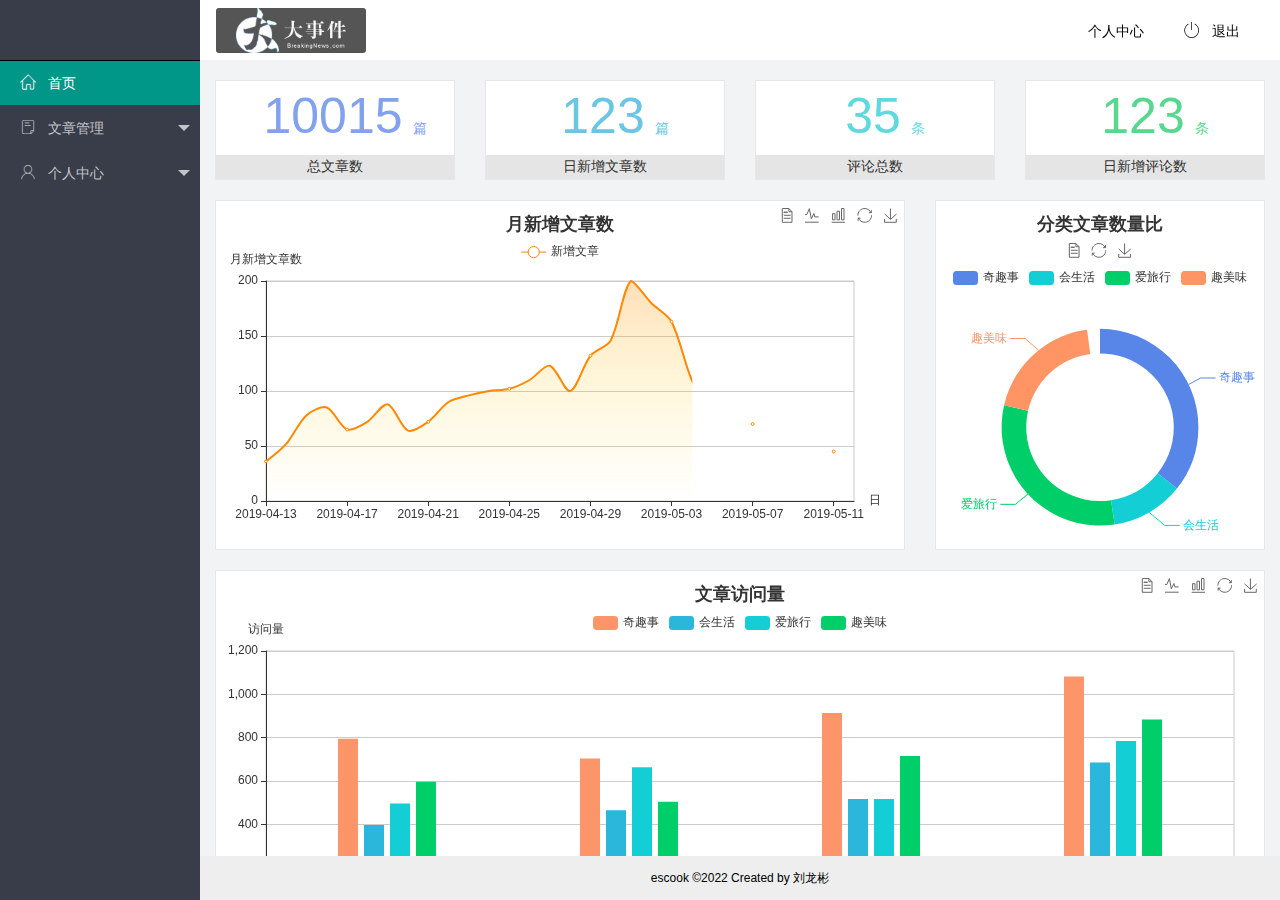
==== commit 14d14777: "完成文章管理相关功能的开发" ====
--- a/index.html
+++ b/index.html
@@ -81,18 +81,18 @@
                             <i class="iconfont icon-16 "></i>
                             文章管理</a>
                         <dl class="layui-nav-child">
-                            <dd><a href="javascript:;">
+                            <dd><a href="./article/art_cale.html" target="fm">
                                     <i class="layui-icon layui-icon-app "></i>
                                     文章分类</a>
                             </dd>
-                            <dd><a href="javascript:;">
+                            <dd><a href="./article/art_list.html" target="fm">
                                     <i class="layui-icon layui-icon-app "></i>
                                     文章列表</a>
                             </dd>
-                            <dd><a href="javascript:;">
+                            <!-- <dd><a href="./article/art_pub.html" target="fm">
                                     <i class="layui-icon layui-icon-app "></i>
                                     发布文章</a>
-                            </dd>
+                            </dd> -->
                         </dl>
                     </li>
                     <!-- 个人中心 -->
@@ -117,7 +117,6 @@
                             </dd>
                         </dl>
                     </li>
-
                 </ul>
             </div>
         </div>
